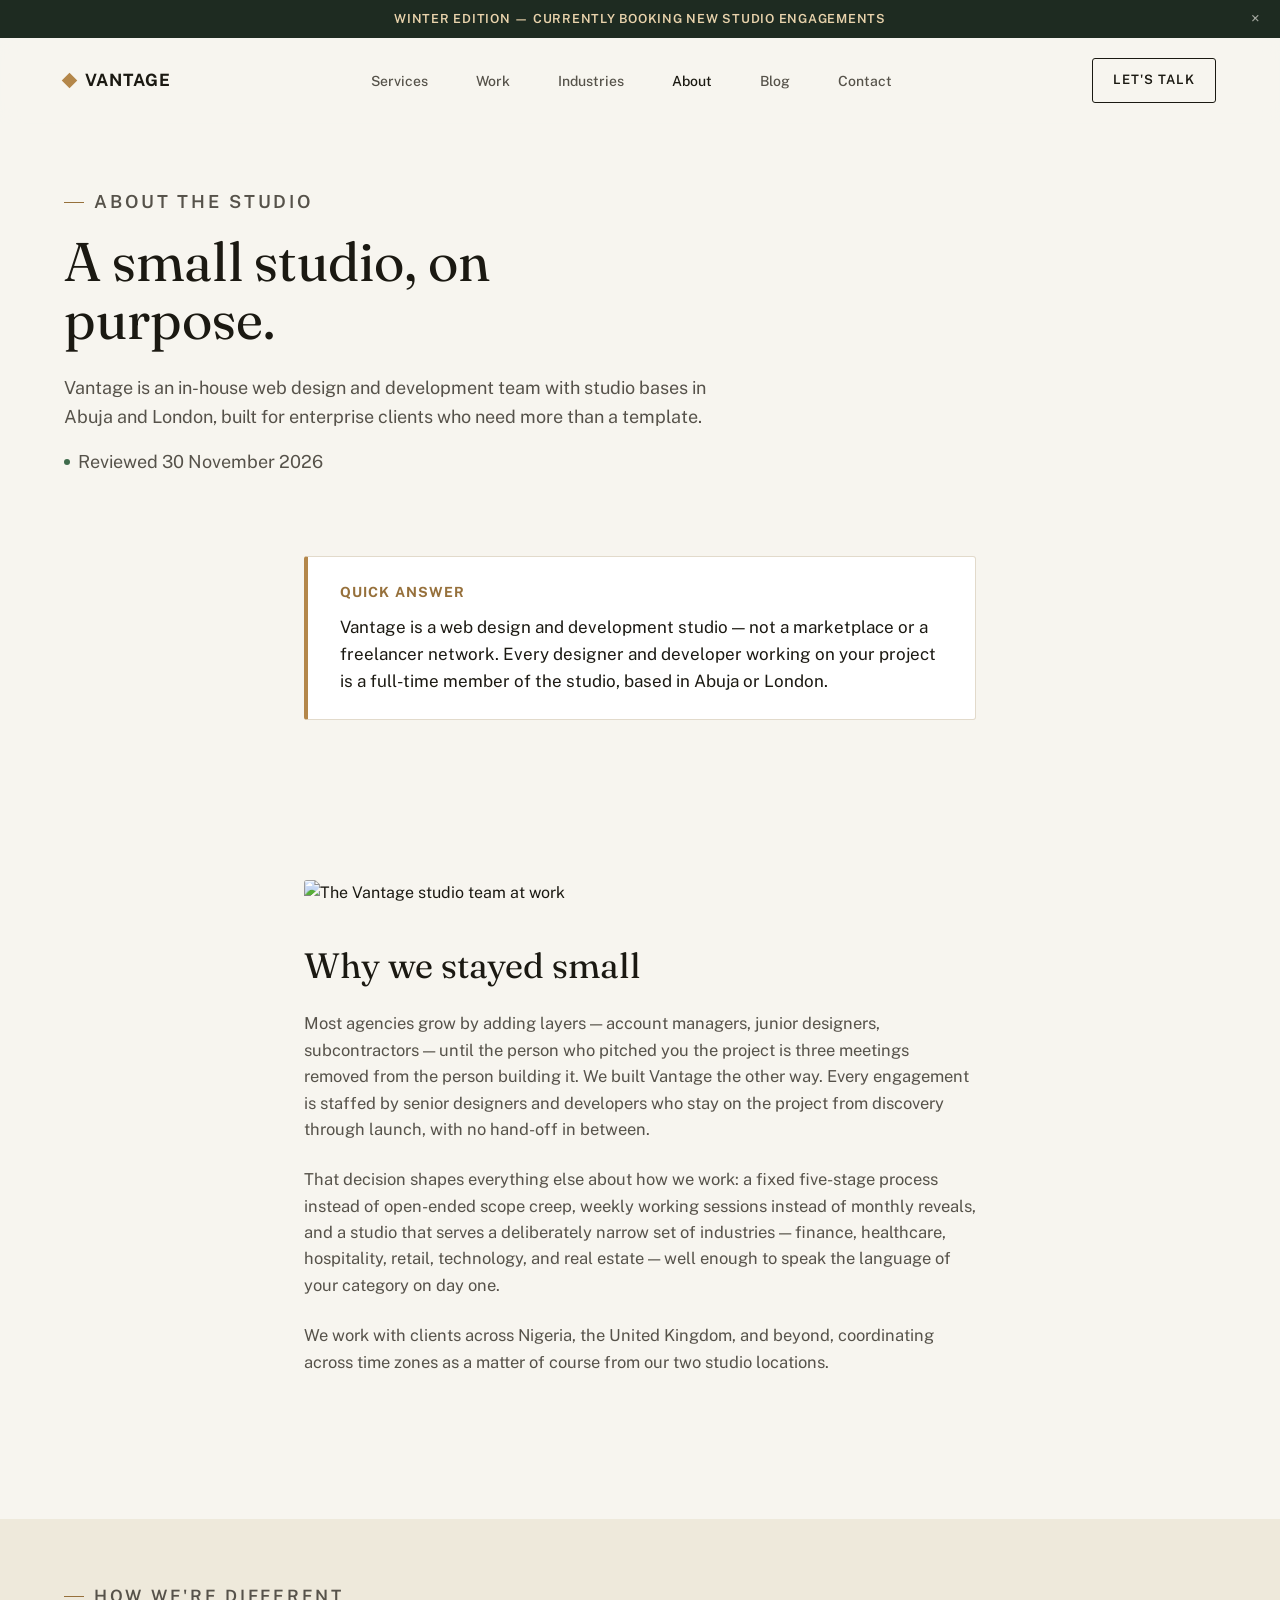
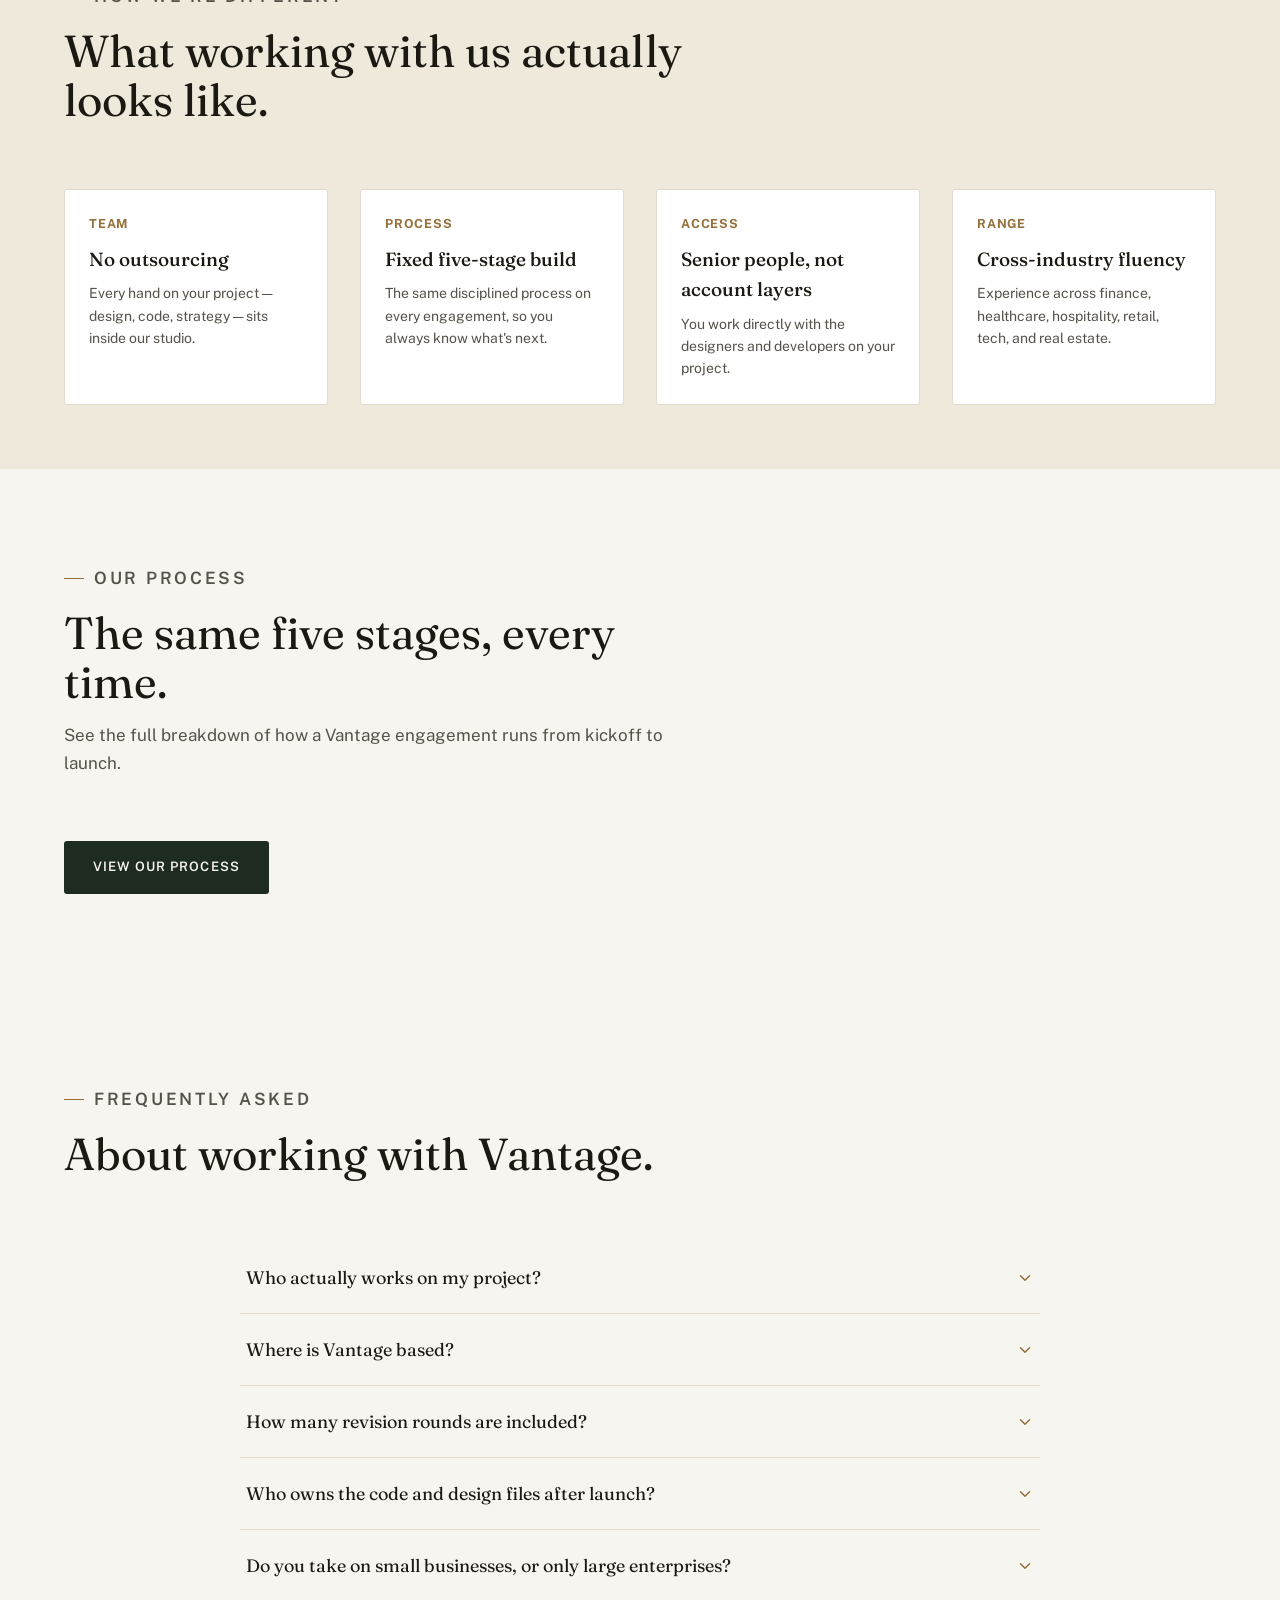
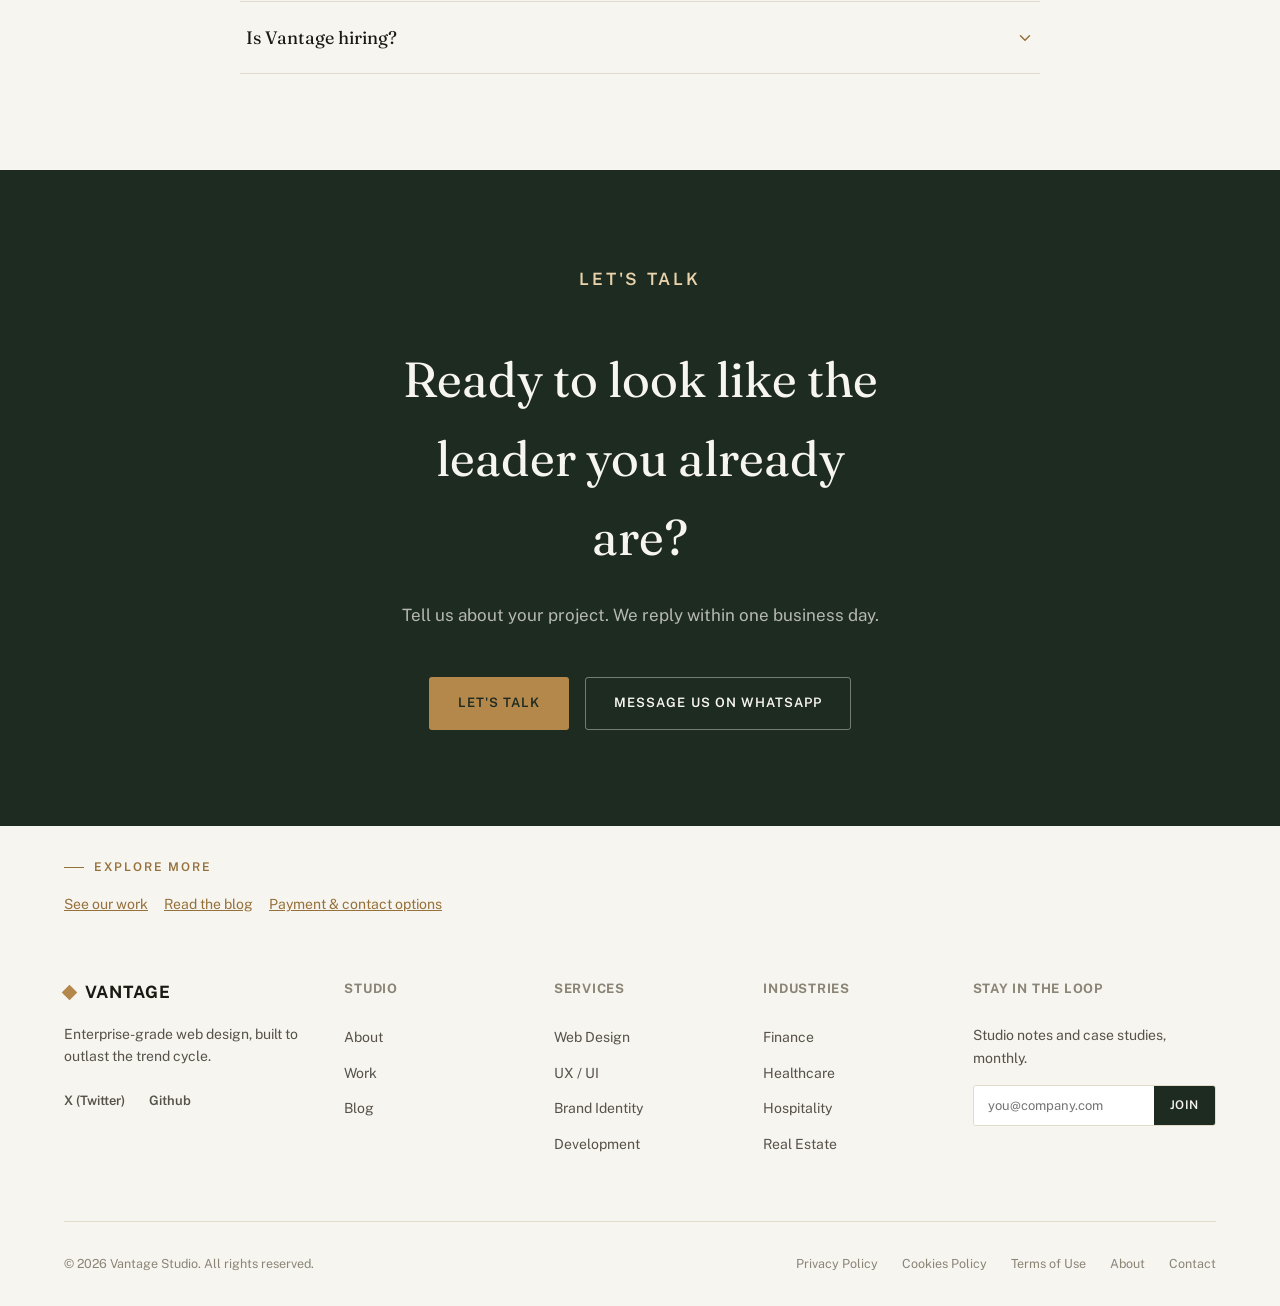
==== about.html @ c41955f2 "Add files via upload" ====
<!DOCTYPE html>
<html lang="en">
<head>
<meta charset="UTF-8">
<meta name="viewport" content="width=device-width, initial-scale=1.0">
<title>About Vantage Studio — Enterprise Web Design Team</title>
<meta name="description" content="Vantage is an in-house web design and development studio with teams in Abuja and London, building for finance, healthcare, hospitality, retail, tech, and real estate clients.">
<meta name="keywords" content="about vantage studio, web design agency team, enterprise design studio, Abuja web design agency, London web design agency">
<meta name="robots" content="index, follow">
<meta name="author" content="Vantage Studio">
<link rel="canonical" href="https://vantageweb.site/about.html">
<link rel="alternate" hreflang="en" href="https://vantageweb.site/about.html">
<link rel="alternate" hreflang="x-default" href="https://vantageweb.site/about.html">
<link rel="sitemap" type="application/xml" href="/sitemap.xml">

<meta property="og:type" content="website">
<meta property="og:site_name" content="Vantage Studio">
<meta property="og:title" content="About Vantage Studio — Enterprise Web Design Team">
<meta property="og:description" content="An in-house design and development studio with teams in Abuja and London.">
<meta property="og:url" content="https://vantageweb.site/about.html">
<meta property="og:image" content="https://loremflickr.com/1200/630/team,creative,studio/all?lock=104">
<meta name="twitter:card" content="summary_large_image">
<meta name="twitter:title" content="About Vantage Studio">
<meta name="twitter:description" content="An in-house design and development studio with teams in Abuja and London.">
<meta name="twitter:image" content="https://loremflickr.com/1200/630/team,creative,studio/all?lock=104">

<meta name="geo.placename" content="Abuja, Nigeria">
<meta name="geo.position" content="9.0333;7.5236">
<meta name="ICBM" content="9.0333, 7.5236">

<link rel="icon" type="image/svg+xml" href="data:image/svg+xml,%3Csvg xmlns='http://www.w3.org/2000/svg' viewBox='0 0 100 100'%3E%3Crect width='100' height='100' fill='%231E2B21'/%3E%3Crect x='30' y='30' width='40' height='40' fill='%23B4874A' transform='rotate(45 50 50)'/%3E%3C/svg%3E">

<link rel="preconnect" href="https://fonts.googleapis.com">
<link rel="preconnect" href="https://fonts.gstatic.com" crossorigin>
<link rel="preconnect" href="https://loremflickr.com">
<link href="https://fonts.googleapis.com/css2?family=Fraunces:ital,opsz,wght@0,9..144,300;0,9..144,400;0,9..144,500;0,9..144,600;1,9..144,400;1,9..144,500&family=Public+Sans:wght@300;400;500;600;700&display=swap" rel="stylesheet">
<link rel="stylesheet" href="css/styles.css">

<script type="application/ld+json" data-schema>
{
  "@context": "https://schema.org",
  "@type": "AboutPage",
  "@id": "https://vantageweb.site/about.html#page",
  "url": "https://vantageweb.site/about.html",
  "name": "About Vantage Studio",
  "isPartOf": { "@id": "https://vantageweb.site/#website" },
  "dateModified": "2026-07-13"
}
</script>
</head>
<body>

<div class="scroll-progress"></div>
<div class="season-banner"><span data-season-banner></span><button type="button" aria-label="Dismiss banner" data-dismiss-banner>&times;</button></div>

<nav class="nav" id="nav">
  <div class="wrap nav__inner">
    <a href="index.html" class="logo"><span class="logo__mark"></span>VANTAGE</a>
    <ul class="nav__links" id="navLinks">
      <li><a href="index.html#services">Services</a></li>
      <li><a href="index.html#work">Work</a></li>
      <li><a href="index.html#industries">Industries</a></li>
      <li><a href="about.html" class="is-active">About</a></li>
      <li><a href="blog.html">Blog</a></li>
      <li><a href="contact.html">Contact</a></li>
    </ul>
    <div class="nav__right">
      <a href="contact.html" class="btn btn--ghost" style="padding:11px 20px;" data-cta-rotate>Start a Project</a>
      <button class="nav__burger" id="burger" aria-label="Toggle menu"><span></span><span></span><span></span></button>
    </div>
  </div>
</nav>

<header class="page-head">
  <div class="wrap">
    <p class="eyebrow">About the studio</p>
    <h1>A small studio, on purpose.</h1>
    <p>Vantage is an in-house web design and development team with studio bases in Abuja and London, built for enterprise clients who need more than a template.</p>
    <p class="freshness"><span class="freshness__dot"></span><span data-freshness></span></p>
  </div>
</header>

<section style="padding-top:0;">
  <div class="wrap wrap--narrow">
    <div class="quick-answer reveal">
      <h2>Quick answer</h2>
      <p>Vantage is a web design and development studio — not a marketplace or a freelancer network. Every designer and developer working on your project is a full-time member of the studio, based in Abuja or London.</p>
    </div>
  </div>
</section>

<section style="padding-top:0;">
  <div class="wrap wrap--narrow">
    <div class="reveal" style="margin-bottom: var(--sp-5);">
      <img src="https://loremflickr.com/1200/700/team,creative,studio/all?lock=104" alt="The Vantage studio team at work" style="border-radius:3px; margin-bottom: var(--sp-4);" loading="lazy">
      <h2 style="font-size: clamp(1.6rem, 1.6vw + 1rem, 2.2rem); margin-bottom: var(--sp-2);">Why we stayed small</h2>
      <p style="color:var(--stone); font-size:16.5px; margin-bottom: var(--sp-3); max-width:72ch;">Most agencies grow by adding layers — account managers, junior designers, subcontractors — until the person who pitched you the project is three meetings removed from the person building it. We built Vantage the other way. Every engagement is staffed by senior designers and developers who stay on the project from discovery through launch, with no hand-off in between.</p>
      <p style="color:var(--stone); font-size:16.5px; margin-bottom: var(--sp-3); max-width:72ch;">That decision shapes everything else about how we work: a fixed five-stage process instead of open-ended scope creep, weekly working sessions instead of monthly reveals, and a studio that serves a deliberately narrow set of industries — finance, healthcare, hospitality, retail, technology, and real estate — well enough to speak the language of your category on day one.</p>
      <p style="color:var(--stone); font-size:16.5px; max-width:72ch;">We work with clients across Nigeria, the United Kingdom, and beyond, coordinating across time zones as a matter of course from our two studio locations.</p>
    </div>
  </div>
</section>

<section class="why" style="padding-block: var(--sp-6);">
  <div class="wrap">
    <div class="sec-head reveal"><p class="eyebrow">How we're different</p><h2>What working with us actually looks like.</h2></div>
    <div class="why__grid reveal">
      <div class="why-point"><span>Team</span><h3>No outsourcing</h3><p>Every hand on your project — design, code, strategy — sits inside our studio.</p></div>
      <div class="why-point"><span>Process</span><h3>Fixed five-stage build</h3><p>The same disciplined process on every engagement, so you always know what's next.</p></div>
      <div class="why-point"><span>Access</span><h3>Senior people, not account layers</h3><p>You work directly with the designers and developers on your project.</p></div>
      <div class="why-point"><span>Range</span><h3>Cross-industry fluency</h3><p>Experience across finance, healthcare, hospitality, retail, tech, and real estate.</p></div>
    </div>
  </div>
</section>

<section>
  <div class="wrap">
    <div class="sec-head reveal"><p class="eyebrow">Our process</p><h2>The same five stages, every time.</h2><p>See the full breakdown of how a Vantage engagement runs from kickoff to launch.</p></div>
    <div class="reveal"><a href="index.html#process" class="btn btn--primary">View Our Process</a></div>
  </div>
</section>

<section>
  <div class="wrap">
    <div class="sec-head reveal"><p class="eyebrow">Frequently asked</p><h2>About working with Vantage.</h2></div>
    <div class="faq reveal">
      <div class="faq-item"><button class="faq-item__q">Who actually works on my project?<svg class="faq-item__chevron" viewBox="0 0 24 24" stroke-linecap="round" stroke-linejoin="round"><path d="M6 9l6 6 6-6"/></svg></button><div class="faq-item__a"><p>A small, fixed team of Vantage designers and developers, based in our Abuja or London studios. No subcontractors, no rotating juniors.</p></div></div>
      <div class="faq-item"><button class="faq-item__q">Where is Vantage based?<svg class="faq-item__chevron" viewBox="0 0 24 24" stroke-linecap="round" stroke-linejoin="round"><path d="M6 9l6 6 6-6"/></svg></button><div class="faq-item__a"><p>We have studio locations in Asokoro Extension, Abuja, Nigeria, and in Finsbury Park, London, United Kingdom. Full details are on the contact page.</p></div></div>
      <div class="faq-item"><button class="faq-item__q">How many revision rounds are included?<svg class="faq-item__chevron" viewBox="0 0 24 24" stroke-linecap="round" stroke-linejoin="round"><path d="M6 9l6 6 6-6"/></svg></button><div class="faq-item__a"><p>Revisions are built into the Design and Develop stages through weekly working sessions, rather than capped at a fixed number of rounds — scope is agreed up front so this stays predictable for both sides.</p></div></div>
      <div class="faq-item"><button class="faq-item__q">Who owns the code and design files after launch?<svg class="faq-item__chevron" viewBox="0 0 24 24" stroke-linecap="round" stroke-linejoin="round"><path d="M6 9l6 6 6-6"/></svg></button><div class="faq-item__a"><p>You do. Once a project is paid in full, source files and repository access transfer to you.</p></div></div>
      <div class="faq-item"><button class="faq-item__q">Do you take on small businesses, or only large enterprises?<svg class="faq-item__chevron" viewBox="0 0 24 24" stroke-linecap="round" stroke-linejoin="round"><path d="M6 9l6 6 6-6"/></svg></button><div class="faq-item__a"><p>We work best with established, considered brands — that spans large enterprises and growing independent businesses alike, provided the project calls for genuine design and engineering work.</p></div></div>
      <div class="faq-item"><button class="faq-item__q">Is Vantage hiring?<svg class="faq-item__chevron" viewBox="0 0 24 24" stroke-linecap="round" stroke-linejoin="round"><path d="M6 9l6 6 6-6"/></svg></button><div class="faq-item__a"><p>Occasionally — reach out through the contact page with your portfolio and we'll keep it on file for the next opening.</p></div></div>
    </div>
  </div>
</section>

<section class="cta">
  <div class="wrap">
    <div class="reveal">
      <p class="eyebrow eyebrow--center" style="color: var(--champagne-soft);">Let's talk</p>
      <h2>Ready to look like the leader you already are?</h2>
      <p>Tell us about your project. We reply within one business day.</p>
      <div class="cta__ctas">
        <a href="contact.html" class="btn btn--gold" data-cta-rotate>Start a Project</a>
        <a href="https://wa.me/447348638130" class="btn btn--outline-light" target="_blank" rel="noopener">Message Us on WhatsApp</a>
      </div>
    </div>
  </div>
</section>

<div id="dynamic-internal-links" class="wrap" style="padding-block: var(--sp-4) 0;">
  <p class="eyebrow" style="margin-bottom:16px;">Explore more</p>
  <div style="display:flex; gap:16px; flex-wrap:wrap; font-size:14px;">
    <a href="index.html#work" style="color:var(--champagne-deep); text-decoration:underline;">See our work</a>
    <a href="blog.html" style="color:var(--champagne-deep); text-decoration:underline;">Read the blog</a>
    <a href="contact.html" style="color:var(--champagne-deep); text-decoration:underline;">Payment &amp; contact options</a>
  </div>
</div>

<footer>
  <div class="wrap">
    <div class="footer__top">
      <div class="footer__brand">
        <a href="index.html" class="logo"><span class="logo__mark"></span>VANTAGE</a>
        <p>Enterprise-grade web design, built to outlast the trend cycle.</p>
        <div class="footer__social">
          <a href="https://x.com/vantagestudio" target="_blank" rel="noopener">X (Twitter)</a>
          <a href="https://github.com/vantagestudio" target="_blank" rel="noopener">Github</a>
        </div>
      </div>
      <div class="footer__col"><h4>Studio</h4><ul><li><a href="about.html">About</a></li><li><a href="index.html#work">Work</a></li><li><a href="blog.html">Blog</a></li></ul></div>
      <div class="footer__col"><h4>Services</h4><ul><li><a href="index.html#services">Web Design</a></li><li><a href="index.html#services">UX / UI</a></li><li><a href="index.html#services">Brand Identity</a></li><li><a href="index.html#services">Development</a></li></ul></div>
      <div class="footer__col"><h4>Industries</h4><ul><li><a href="index.html#industries">Finance</a></li><li><a href="index.html#industries">Healthcare</a></li><li><a href="index.html#industries">Hospitality</a></li><li><a href="index.html#industries">Real Estate</a></li></ul></div>
      <div class="footer__col footer__news">
        <h4>Stay in the loop</h4>
        <p style="font-size:14px; color:var(--stone);">Studio notes and case studies, monthly.</p>
        <form onsubmit="event.preventDefault(); showToast('Thanks — you are on the list.');">
          <input type="email" placeholder="you@company.com" required>
          <button type="submit">Join</button>
        </form>
      </div>
    </div>
    <div class="footer__bottom">
      <p>&copy; <span data-year></span> Vantage Studio. All rights reserved.</p>
      <div class="footer__legal">
        <a href="privacy-policy.html">Privacy Policy</a>
        <a href="cookies-policy.html">Cookies Policy</a>
        <a href="terms-of-use.html">Terms of Use</a>
        <a href="about.html">About</a>
        <a href="contact.html">Contact</a>
      </div>
    </div>
  </div>
</footer>

<div id="toast-container"></div>
<script defer src="js/main.js"></script>
</body>
</html>
---- css/styles.css ----
/* ==========================================================================
   VANTAGE — shared stylesheet
   ========================================================================== */

:root{
  --porcelain: #F7F5EF;
  --porcelain-deep: #EEE9DB;
  --card: #FFFFFF;
  --ink: #1B1912;
  --stone: #56524A;
  --stone-light: #8B8578;
  --champagne: #B4874A;
  --champagne-deep: #96703B;
  --champagne-soft: #E9D3AC;
  --pine: #1E2B21;
  --pine-light: #30432F;
  --line: #E2DACB;
  --error: #A8432F;
  --success: #3F6B4C;

  --sp-1: 8px; --sp-2: 16px; --sp-3: 24px; --sp-4: 32px;
  --sp-5: 48px; --sp-6: 64px; --sp-7: 96px; --sp-8: 136px;

  --display: 'Fraunces', 'Iowan Old Style', Georgia, serif;
  --body: 'Public Sans', -apple-system, BlinkMacSystemFont, 'Segoe UI', Roboto, sans-serif;

  --container: 1280px;
  --container-narrow: 800px;
  --radius: 3px;
}

*,*::before,*::after{ box-sizing: border-box; }
html{ scroll-behavior: smooth; }
body{
  margin:0; background: var(--porcelain); color: var(--ink);
  font-family: var(--body); font-size: 16px; line-height: 1.6;
  -webkit-font-smoothing: antialiased;
}
img{ max-width:100%; display:block; }
a{ color: inherit; text-decoration: none; }
ul{ list-style:none; margin:0; padding:0; }
h1,h2,h3,h4{ margin:0; font-family: var(--display); font-weight:400; }
p{ margin:0; }
button{ font-family: inherit; cursor:pointer; }
table{ border-collapse: collapse; width:100%; }

a:focus-visible, button:focus-visible, input:focus-visible, textarea:focus-visible{
  outline: 2px solid var(--champagne-deep); outline-offset: 3px;
}

.wrap{ max-width: var(--container); margin-inline:auto; padding-inline: clamp(24px, 5vw, 64px); }
.wrap--narrow{ max-width: var(--container-narrow); margin-inline:auto; padding-inline: clamp(24px, 5vw, 64px); }

.eyebrow{
  font-family: var(--body); font-size: 12px; font-weight: 600; letter-spacing: 0.16em;
  text-transform: uppercase; color: var(--champagne-deep);
  display:flex; align-items:center; gap: 10px;
}
.eyebrow::before{ content:""; width: 20px; height:1px; background: var(--champagne-deep); display:inline-block; }
.eyebrow--center{ justify-content:center; }
.eyebrow--center::before{ display:none; }

.btn{
  display:inline-flex; align-items:center; gap:8px; padding: 15px 28px; border-radius: var(--radius);
  font-size: 13px; font-weight: 600; letter-spacing: 0.08em; text-transform: uppercase;
  border: 1px solid transparent; transition: background .25s ease, color .25s ease, border-color .25s ease, transform .2s ease;
  white-space: nowrap;
}
.btn--primary{ background: var(--pine); color: var(--porcelain); }
.btn--primary:hover{ background: var(--pine-light); transform: translateY(-1px); }
.btn--ghost{ background: transparent; color: var(--ink); border-color: var(--ink); }
.btn--ghost:hover{ background: var(--ink); color: var(--porcelain); }
.btn--gold{ background: var(--champagne); color: var(--pine); }
.btn--gold:hover{ background: var(--champagne-deep); color: var(--porcelain); transform: translateY(-1px); }
.btn--outline-light{ background: transparent; color: var(--porcelain); border-color: rgba(247,245,239,0.4); }
.btn--outline-light:hover{ background: rgba(247,245,239,0.1); border-color: var(--porcelain); }
.btn--block{ width:100%; justify-content:center; }
.btn[disabled]{ opacity:.6; cursor:not-allowed; }

.reveal{ opacity:0; transform: translateY(28px); transition: opacity .7s ease, transform .7s ease; }
.reveal.is-visible{ opacity:1; transform: translateY(0); }

/* ---------- SCROLL PROGRESS BAR ---------- */
.scroll-progress{
  position: fixed; top:0; left:0; height:4px; width:0%; z-index: 200;
  background: linear-gradient(90deg, var(--champagne-deep), var(--champagne));
  transition: width .1s linear;
}

/* ---------- SEASONAL BANNER ---------- */
.season-banner{
  background: var(--pine); color: var(--champagne-soft); text-align:center;
  font-size: 12.5px; font-weight:600; letter-spacing:.06em; text-transform:uppercase;
  padding: 9px clamp(24px,5vw,64px); position:relative;
}
.season-banner button{
  position:absolute; right: 16px; top:50%; transform:translateY(-50%);
  background:none; border:none; color: rgba(247,245,239,0.6); font-size:16px; line-height:1; padding:4px;
}
.season-banner button:hover{ color: var(--porcelain); }
.season-banner.is-hidden{ display:none; }

/* ---------- NAV ---------- */
.nav{
  position: sticky; top:0; z-index: 100; background: rgba(247,245,239,0.9);
  backdrop-filter: blur(10px); border-bottom: 1px solid transparent;
  transition: border-color .3s ease, box-shadow .3s ease;
}
.nav.is-scrolled{ border-color: var(--line); box-shadow: 0 8px 24px -20px rgba(27,25,18,0.4); }
.nav__inner{ display:flex; align-items:center; justify-content:space-between; padding-block: 20px; }
.logo{ display:flex; align-items:center; gap:10px; font-family: var(--body); font-weight:700; font-size:17px; letter-spacing:0.06em; }
.logo__mark{ width:11px; height:11px; background: var(--champagne); transform: rotate(45deg); flex-shrink:0; }
.nav__links{ display:flex; align-items:center; gap: var(--sp-5); }
.nav__links a{ font-size:14px; font-weight:500; color: var(--stone); transition: color .2s ease; }
.nav__links a:hover, .nav__links a.is-active{ color: var(--ink); }
.nav__right{ display:flex; align-items:center; gap: var(--sp-4); }
.nav__burger{ display:none; background:none; border:none; padding:6px; flex-direction:column; gap:5px; }
.nav__burger span{ width:22px; height:2px; background: var(--ink); display:block; transition: transform .25s ease, opacity .25s ease; }

/* ---------- PAGE HEADER (non-hero pages) ---------- */
.page-head{ padding-block: var(--sp-6) var(--sp-5); }
.page-head h1{ font-size: clamp(2.2rem, 3vw + 1rem, 3.6rem); line-height:1.08; margin-block: var(--sp-2) var(--sp-3); max-width: 18ch; }
.page-head p{ font-size:18px; color: var(--stone); max-width: 60ch; }
.freshness{ display:inline-flex; align-items:center; gap:8px; font-size:12.5px; color: var(--stone-light); margin-top: var(--sp-2); }
.freshness__dot{ width:6px; height:6px; border-radius:50%; background: var(--success); flex-shrink:0; }

/* ---------- HERO (home) ---------- */
.hero{ padding-block: var(--sp-7) var(--sp-6); position:relative; overflow:hidden; }
.hero::before{
  content:""; position:absolute; top:-120px; right:-160px; width:520px; height:520px;
  background: radial-gradient(circle, var(--champagne-soft) 0%, transparent 70%); opacity:.55; pointer-events:none;
}
.hero__inner{ display:grid; grid-template-columns: 1.05fr 0.95fr; gap: var(--sp-6); align-items:center; position:relative; }
.hero__headline{ font-size: clamp(2.6rem, 3.6vw + 1rem, 4.6rem); line-height: 1.05; letter-spacing: -0.01em; margin-block: var(--sp-3) var(--sp-3); max-width: 14ch; }
.hero__headline em{ font-style: italic; color: var(--champagne-deep); }
.hero__sub{ font-size: 18px; color: var(--stone); max-width: 46ch; margin-bottom: var(--sp-4); }
.hero__ctas{ display:flex; gap: var(--sp-2); flex-wrap:wrap; margin-bottom: var(--sp-6); }
.hero__trust{ border-top:1px solid var(--line); padding-top: var(--sp-3); font-size:15px; color: var(--stone); max-width: 52ch; }
.hero__collage{ position:relative; height: 460px; }
.hero__collage img{ position:absolute; object-fit:cover; border-radius: var(--radius); box-shadow: 0 30px 60px -25px rgba(27,25,18,0.35); }
.hc-1{ width:62%; height:70%; top:0; left:0; transform: rotate(-3deg); z-index:2; }
.hc-2{ width:52%; height:52%; bottom:0; right:0; transform: rotate(2deg); z-index:3; border: 6px solid var(--card); }
.hc-3{ width:40%; height:38%; top:38%; left:38%; transform: rotate(-1deg); z-index:1; box-shadow: 0 0 0 1px var(--champagne-soft), 0 30px 60px -25px rgba(27,25,18,0.35); }

/* ---------- LOGO MARQUEE ---------- */
.logo-strip{ padding-block: var(--sp-4); border-top:1px solid var(--line); border-bottom:1px solid var(--line); }
.logo-strip .wrap{ display:flex; flex-direction:column; gap: var(--sp-3); }
.logo-strip .eyebrow{ justify-content:center; }
.logo-strip .eyebrow::before{ display:none; }
.marquee{ overflow:hidden; -webkit-mask-image: linear-gradient(90deg, transparent, #000 8%, #000 92%, transparent); mask-image: linear-gradient(90deg, transparent, #000 8%, #000 92%, transparent); }
.marquee__track{ display:flex; width:max-content; animation: marquee 32s linear infinite; }
.marquee__track span{ display:flex; align-items:center; gap: var(--sp-4); padding-inline: var(--sp-4); font-size:15px; font-weight:600; letter-spacing:.05em; color: var(--stone-light); white-space:nowrap; }
.marquee__track span::after{ content:"✦"; color: var(--champagne); font-size:10px; margin-left: var(--sp-4); }
@keyframes marquee{ from{ transform: translateX(0); } to{ transform: translateX(-50%); } }

/* ---------- SECTION HEADS ---------- */
section{ padding-block: var(--sp-7); }
.sec-head{ max-width: 640px; margin-bottom: var(--sp-6); }
.sec-head h2{ font-size: clamp(2rem, 2vw + 1.2rem, 3rem); margin-block: var(--sp-2) var(--sp-2); line-height:1.1; }
.sec-head p{ color: var(--stone); font-size:17px; }
.sec-head--center{ margin-inline:auto; text-align:center; }
.sec-head--center .eyebrow{ justify-content:center; }
.sec-head--center .eyebrow::before{ display:none; }

/* ---------- SERVICES ---------- */
.services__grid{ display:grid; grid-template-columns: repeat(3, 1fr); gap: 1px; background: var(--line); border:1px solid var(--line); }
.service{ background: var(--porcelain); padding: var(--sp-4); transition: background .25s ease; }
.service:hover{ background: var(--card); }
.service svg{ width:30px; height:30px; stroke: var(--champagne-deep); fill:none; stroke-width:1.5; stroke-linecap:round; stroke-linejoin:round; margin-bottom: var(--sp-3); }
.service h3{ font-size:19px; font-weight:500; margin-bottom: 10px; }
.service p{ font-size: 14.5px; color: var(--stone); }

/* ---------- WORK ---------- */
.work__filters{ display:flex; gap: 10px; flex-wrap:wrap; margin-bottom: var(--sp-5); }
.filter{ padding: 9px 18px; border:1px solid var(--line); border-radius: 999px; font-size:13px; font-weight:600; background: var(--card); color: var(--stone); transition: all .2s ease; }
.filter.is-active, .filter:hover{ background: var(--pine); color: var(--porcelain); border-color: var(--pine); }
.work__grid{ display:grid; grid-template-columns: repeat(3, 1fr); gap: var(--sp-4); }
.work-card{ position:relative; border-radius: var(--radius); overflow:hidden; aspect-ratio: 4/5; transition: opacity .3s ease, transform .3s ease; }
.work-card.is-hidden{ display:none; }
.work-card img{ width:100%; height:100%; object-fit:cover; transition: transform .6s ease; }
.work-card:hover img{ transform: scale(1.06); }
.work-card__overlay{ position:absolute; inset:0; padding: var(--sp-3); display:flex; flex-direction:column; justify-content:flex-end; background: linear-gradient(to top, rgba(27,25,18,0.86) 0%, rgba(27,25,18,0.15) 55%, transparent 75%); color: var(--porcelain); }
.work-card__tag{ font-size:11px; text-transform:uppercase; letter-spacing:.1em; color: var(--champagne-soft); margin-bottom:8px; font-weight:600; }
.work-card__title{ font-family: var(--display); font-size:21px; margin-bottom: 6px; }
.work-card__result{ font-size:13px; color: rgba(247,245,239,0.75); margin-bottom:10px; }
.work-card__link{ font-size:12px; font-weight:600; letter-spacing:.05em; opacity:0; transform: translateY(6px); transition: all .3s ease; }
.work-card:hover .work-card__link{ opacity:1; transform:translateY(0); }

/* ---------- CAPABILITY MARQUEE (signature) ---------- */
.capmarq{ background: var(--pine); color: var(--porcelain); padding-block: var(--sp-5); overflow:hidden; }
.capmarq__row{ display:flex; width:max-content; white-space:nowrap; font-family: var(--display); font-style: italic; font-weight:400; }
.capmarq__row--1{ font-size: clamp(2rem, 3.4vw, 3.6rem); animation: capmarq-l 38s linear infinite; margin-bottom: var(--sp-3); }
.capmarq__row--2{ font-size: clamp(1.3rem, 2vw, 2.1rem); color: rgba(247,245,239,0.45); animation: capmarq-r 32s linear infinite; }
.capmarq__row span{ padding-inline: var(--sp-3); }
.capmarq__row--1 span::after{ content:"✦"; font-style:normal; color: var(--champagne); font-size: 0.5em; vertical-align: middle; margin-left: var(--sp-3); }
.capmarq__row--2 span::after{ content:"✦"; font-style:normal; color: rgba(247,245,239,0.3); font-size: 0.5em; vertical-align: middle; margin-left: var(--sp-3); }
@keyframes capmarq-l{ from{ transform: translateX(0);} to{ transform: translateX(-50%);} }
@keyframes capmarq-r{ from{ transform: translateX(-50%);} to{ transform: translateX(0);} }

/* ---------- INDUSTRIES ---------- */
.industries__grid{ display:grid; grid-template-columns: repeat(3, 1fr); gap: var(--sp-3); }
.industry-card{ position:relative; border-radius: var(--radius); overflow:hidden; aspect-ratio: 1/1; }
.industry-card img{ width:100%; height:100%; object-fit:cover; }
.industry-card__overlay{ position:absolute; inset:0; padding: var(--sp-3); display:flex; flex-direction:column; justify-content:flex-end; background: linear-gradient(to top, rgba(27,25,18,0.82), rgba(27,25,18,0.05) 60%); color: var(--porcelain); }
.industry-card__overlay h3{ font-size:20px; margin-bottom:8px; }
.industry-card__overlay p{ font-size:13px; color: rgba(247,245,239,0.8); line-height:1.5; }

/* ---------- PROCESS ---------- */
.process__list{ display:flex; flex-direction:column; }
.process__item{ display:grid; grid-template-columns: 90px 1fr; gap: var(--sp-4); padding-block: var(--sp-4); border-top:1px solid var(--line); align-items:start; }
.process__item:last-child{ border-bottom:1px solid var(--line); }
.process__num{ font-family: var(--display); font-size: 22px; color: var(--champagne-deep); font-style:italic; }
.process__body h3{ font-size:22px; font-weight:500; margin-bottom:8px; }
.process__body p{ color: var(--stone); max-width:56ch; }

/* ---------- QUALITATIVE DIFFERENTIATORS (replaces numeric stat cards) ---------- */
.why{ background: var(--porcelain-deep); }
.why__grid{ display:grid; grid-template-columns: repeat(4, 1fr); gap: var(--sp-4); margin-top: var(--sp-6); }
.why-point{ background: var(--card); border:1px solid var(--line); border-radius: var(--radius); padding: var(--sp-3); }
.why-point span{ display:block; font-size:12.5px; font-weight:700; text-transform:uppercase; letter-spacing:.06em; color: var(--champagne-deep); margin-bottom: 10px; }
.why-point h3{ font-size: 19px; font-weight:500; margin-bottom: 8px; }
.why-point p{ font-size:14px; color: var(--stone); }

/* ---------- TRUST STRIP ---------- */
.trust-strip{ border-top:1px solid var(--line); border-bottom:1px solid var(--line); padding-block: var(--sp-3); }
.trust-strip .wrap{ display:flex; flex-wrap:wrap; gap: var(--sp-4); justify-content:center; align-items:center; }
.trust-strip__item{ font-size:13.5px; font-weight:600; color: var(--stone); display:flex; align-items:center; gap:8px; }
.trust-strip__item svg{ width:15px; height:15px; stroke: var(--champagne-deep); fill:none; stroke-width:1.8; flex-shrink:0; }

/* ---------- TESTIMONIALS ---------- */
.testi__grid{ display:grid; grid-template-columns: repeat(3, 1fr); gap: var(--sp-4); }
.testi-card{ background: var(--card); border:1px solid var(--line); border-radius: var(--radius); padding: var(--sp-4); display:flex; flex-direction:column; gap: var(--sp-3); }
.testi-card__quote{ font-family: var(--display); font-size:18px; line-height:1.5; color: var(--ink); }
.testi-card__person{ display:flex; align-items:center; gap:12px; margin-top:auto; }
.testi-card__person img{ width:44px; height:44px; border-radius:50%; object-fit:cover; }
.testi-card__person b{ display:block; font-size:14px; }
.testi-card__person span{ display:block; font-size:12.5px; color: var(--stone-light); }

/* ---------- CTA ---------- */
.cta{ background: var(--pine); color: var(--porcelain); text-align:center; padding-block: var(--sp-7); }
.cta h2{ font-size: clamp(2rem, 2.6vw + 1rem, 3.4rem); max-width: 16ch; margin-inline:auto; margin-bottom: var(--sp-3); }
.cta p{ color: rgba(247,245,239,0.7); max-width: 50ch; margin-inline:auto; margin-bottom: var(--sp-5); font-size:17px; }
.cta__ctas{ display:flex; gap: var(--sp-2); justify-content:center; flex-wrap:wrap; }

/* ---------- QUICK ANSWER CALLOUT ---------- */
.quick-answer{ background: var(--card); border:1px solid var(--line); border-left: 4px solid var(--champagne); border-radius: var(--radius); padding: var(--sp-3) var(--sp-4); margin-block: var(--sp-4) var(--sp-6); }
.quick-answer h2{ font-size:14px; text-transform:uppercase; letter-spacing:.08em; color: var(--champagne-deep); margin-bottom:10px; font-family: var(--body); font-weight:700; }
.quick-answer p{ font-size:17px; color: var(--ink); line-height:1.6; }

/* ---------- ARTICLE / BLOG CONTENT ---------- */
.article-head{ padding-block: var(--sp-6) var(--sp-4); }
.article-head .eyebrow{ margin-bottom: var(--sp-2); }
.article-head h1{ font-size: clamp(2rem, 2.6vw + 1rem, 3.2rem); line-height:1.1; margin-bottom: var(--sp-3); max-width: 20ch; }
.article-meta{ display:flex; flex-wrap:wrap; gap: var(--sp-3); align-items:center; font-size:13.5px; color: var(--stone-light); border-top:1px solid var(--line); border-bottom:1px solid var(--line); padding-block: var(--sp-2); }
.article-body{ padding-block: var(--sp-2) var(--sp-6); }
.article-body h2{ font-size: clamp(1.5rem, 1.6vw + 1rem, 2.1rem); margin-block: var(--sp-5) var(--sp-2); }
.article-body h3{ font-family: var(--body); font-size:18px; font-weight:700; margin-block: var(--sp-4) var(--sp-1); }
.article-body p{ color: var(--stone); font-size:16.5px; margin-bottom: var(--sp-3); max-width: 72ch; }
.article-body ul{ margin-bottom: var(--sp-3); padding-left: 1.2em; list-style: disc; color: var(--stone); max-width: 72ch; }
.article-body li{ margin-bottom: 8px; }
.callout-box{ background: var(--porcelain-deep); border-radius: var(--radius); padding: var(--sp-3) var(--sp-4); margin-block: var(--sp-4); font-size:15px; color: var(--stone); }
.callout-box strong{ color: var(--ink); }

.compare-table{ margin-block: var(--sp-4); overflow-x:auto; border:1px solid var(--line); border-radius: var(--radius); }
.compare-table table{ min-width: 560px; }
.compare-table th, .compare-table td{ text-align:left; padding: 14px 16px; font-size:14.5px; border-bottom:1px solid var(--line); }
.compare-table th{ background: var(--porcelain-deep); font-weight:700; text-transform:uppercase; font-size:11.5px; letter-spacing:.06em; color: var(--stone); }
.compare-table tr:last-child td{ border-bottom:none; }
.compare-table td.is-highlight{ background: rgba(180,135,74,0.08); font-weight:600; }

.logic-methodology{ display:grid; grid-template-columns: 1fr 1fr; gap: var(--sp-3); margin-block: var(--sp-5); }
.lm-card{ border:1px solid var(--line); border-radius: var(--radius); padding: var(--sp-3); background: var(--card); }
.lm-card span{ display:block; font-size:11.5px; font-weight:700; text-transform:uppercase; letter-spacing:.06em; color: var(--champagne-deep); margin-bottom:8px; }
.lm-card p{ font-size:15px; color: var(--ink); margin:0; }

.citations{ border-top:1px solid var(--line); padding-top: var(--sp-3); margin-top: var(--sp-5); }
.citations h2{ font-family: var(--body); font-size:13px; text-transform:uppercase; letter-spacing:.06em; color: var(--stone-light); margin-bottom: var(--sp-2); }
.citations ol{ list-style: decimal; padding-left: 1.2em; }
.citations li{ font-size:14px; color: var(--stone); margin-bottom:8px; }
.citations a{ color: var(--champagne-deep); text-decoration: underline; text-underline-offset:2px; }
.citations a:hover{ color: var(--ink); }

/* ---------- BLOG LISTING ---------- */
.blog__grid{ display:grid; grid-template-columns: repeat(3, 1fr); gap: var(--sp-4); }
.blog-card{ border:1px solid var(--line); border-radius: var(--radius); overflow:hidden; background: var(--card); display:flex; flex-direction:column; }
.blog-card__img{ aspect-ratio: 16/10; overflow:hidden; }
.blog-card__img img{ width:100%; height:100%; object-fit:cover; }
.blog-card__body{ padding: var(--sp-3); display:flex; flex-direction:column; gap:10px; flex:1; }
.blog-card__tag{ font-size:11px; text-transform:uppercase; letter-spacing:.08em; color: var(--champagne-deep); font-weight:700; }
.blog-card__body h3{ font-size:19px; line-height:1.25; }
.blog-card__body p{ font-size:14px; color: var(--stone); flex:1; }
.blog-card__meta{ font-size:12px; color: var(--stone-light); }
.blog-card--soon{ opacity:.6; }
.blog-card--soon .blog-card__body h3::after{ content:" — Coming soon"; font-size:12px; text-transform:uppercase; color: var(--stone-light); font-family: var(--body); font-weight:700; }

/* ---------- FAQ ACCORDION ---------- */
.faq{ max-width: var(--container-narrow); margin-inline:auto; }
.faq-item{ border-bottom:1px solid var(--line); }
.faq-item__q{ width:100%; display:flex; justify-content:space-between; align-items:center; gap: var(--sp-3); padding-block: var(--sp-3); background:none; border:none; text-align:left; font-family: var(--display); font-size:18px; color: var(--ink); }
.faq-item__chevron{ flex-shrink:0; width:18px; height:18px; stroke: var(--champagne-deep); fill:none; stroke-width:2; transition: transform .25s ease; }
.faq-item.is-open .faq-item__chevron{ transform: rotate(180deg); }
.faq-item__a{ max-height:0; overflow:hidden; transition: max-height .3s ease, padding .3s ease; }
.faq-item.is-open .faq-item__a{ max-height: 480px; padding-bottom: var(--sp-3); }
.faq-item__a p{ color: var(--stone); font-size:15px; max-width: 68ch; }

/* ---------- CONTACT / PAYMENTS ---------- */
.contact-grid{ display:grid; grid-template-columns: 1fr 1fr; gap: var(--sp-6); align-items:start; }
.contact-form{ max-width:400px; background: var(--card); border:1px solid var(--line); border-radius: var(--radius); padding: var(--sp-4); box-shadow: 0 30px 60px -40px rgba(27,25,18,0.3); }
.contact-form h2{ font-size:22px; margin-bottom: 6px; }
.contact-form > p{ font-size:14px; color: var(--stone); margin-bottom: var(--sp-3); }
.field{ margin-bottom: var(--sp-2); }
.field label{ display:block; font-size:12.5px; font-weight:600; text-transform:uppercase; letter-spacing:.05em; color: var(--stone); margin-bottom:6px; }
.field input, .field textarea{
  width:100%; border:1px solid var(--line); border-radius: var(--radius); padding: 12px 14px;
  font-family: var(--body); font-size:14.5px; background: var(--porcelain); color: var(--ink); resize: vertical;
}
.field input:focus, .field textarea:focus{ outline:none; border-color: var(--champagne-deep); background: var(--card); }
.field--hp{ position:absolute; left:-9999px; top:-9999px; }
.form-status{ font-size:13px; margin-top: var(--sp-2); display:none; }
.form-status.is-visible{ display:block; }
.form-status.is-success{ color: var(--success); }
.form-status.is-error{ color: var(--error); }

.contact-info h2{ font-size:22px; margin-bottom: var(--sp-3); }
.contact-channels{ display:flex; flex-direction:column; gap: var(--sp-2); margin-bottom: var(--sp-4); }
.contact-channel{ display:flex; align-items:flex-start; gap:12px; padding: var(--sp-2); border:1px solid var(--line); border-radius: var(--radius); background: var(--card); }
.contact-channel svg{ width:20px; height:20px; stroke: var(--champagne-deep); fill:none; stroke-width:1.6; flex-shrink:0; margin-top:2px; }
.contact-channel b{ display:block; font-size:14.5px; margin-bottom:3px; }
.contact-channel span, .contact-channel a{ font-size:13.5px; color: var(--stone); }
.contact-channel a:hover{ color: var(--champagne-deep); }

.address-block{ display:grid; grid-template-columns: 1fr 1fr; gap: var(--sp-3); margin-bottom: var(--sp-3); }
.address-card{ border:1px solid var(--line); border-radius: var(--radius); padding: var(--sp-3); background: var(--card); }
.address-card span{ display:block; font-size:11.5px; font-weight:700; text-transform:uppercase; letter-spacing:.06em; color: var(--champagne-deep); margin-bottom:8px; }
.address-card p{ font-size:14.5px; color: var(--stone); line-height:1.5; }
.map-embed{ border-radius: var(--radius); overflow:hidden; border:1px solid var(--line); margin-bottom: var(--sp-5); }
.map-embed iframe{ width:100%; height:280px; border:0; display:block; }

.payments{ background: var(--porcelain-deep); }
.payments__grid{ display:grid; grid-template-columns: 1fr 1fr; gap: var(--sp-4); }
.pay-card{ background: var(--card); border:1px solid var(--line); border-radius: var(--radius); padding: var(--sp-4); }
.pay-card h3{ font-size:19px; margin-bottom: 6px; }
.pay-card > p{ font-size:14px; color: var(--stone); margin-bottom: var(--sp-3); }
.pay-card__row{ display:flex; justify-content:space-between; padding-block:10px; border-bottom:1px solid var(--line); font-size:14px; }
.pay-card__row:last-of-type{ border-bottom:none; }
.pay-card__row span:first-child{ color: var(--stone-light); }
.pay-card__row span:last-child{ font-weight:600; }
.pay-card__note{ font-size:13px; color: var(--stone-light); margin-top: var(--sp-2); }
#paypal-container-C6UDDD4SF6T9W{ margin-top: var(--sp-2); }

/* ---------- SHARE SYSTEM ---------- */
.share{ display:flex; flex-wrap:wrap; gap:8px; margin-block: var(--sp-3); }
.share button, .share a{
  display:inline-flex; align-items:center; padding: 8px 16px; border-radius:999px; border:1px solid var(--line);
  background: var(--card); font-size:12.5px; font-weight:600; color: var(--stone); transition: all .2s ease;
}
.share button:hover, .share a:hover{ background: var(--pine); color: var(--porcelain); border-color: var(--pine); }

/* ---------- TOAST ---------- */
#toast-container{ position: fixed; bottom: 24px; left:50%; transform: translateX(-50%); z-index: 300; display:flex; flex-direction:column; gap:8px; align-items:center; }
.toast{
  background: var(--ink); color: var(--porcelain); padding: 12px 22px; border-radius: var(--radius); font-size:14px;
  box-shadow: 0 20px 40px -20px rgba(0,0,0,0.5); opacity:0; transform: translateY(10px); transition: opacity .25s ease, transform .25s ease;
}
.toast.is-visible{ opacity:1; transform: translateY(0); }

/* ---------- LEGAL PAGES ---------- */
.legal-body{ padding-block: var(--sp-2) var(--sp-7); }
.legal-body h2{ font-size: 22px; margin-block: var(--sp-4) var(--sp-2); }
.legal-body p, .legal-body li{ color: var(--stone); font-size:15.5px; max-width: 72ch; margin-bottom: var(--sp-2); }
.legal-body ul{ list-style: disc; padding-left: 1.3em; }
.legal-note{ background: var(--porcelain-deep); border-radius: var(--radius); padding: var(--sp-3); font-size:13.5px; color: var(--stone); margin-bottom: var(--sp-5); }

/* ---------- FOOTER ---------- */
footer{ padding-block: var(--sp-6) var(--sp-4); }
.footer__top{ display:grid; grid-template-columns: 1.4fr 1fr 1fr 1fr 1.2fr; gap: var(--sp-4); padding-bottom: var(--sp-6); border-bottom:1px solid var(--line); }
.footer__brand p{ color: var(--stone); font-size:14px; margin-block: var(--sp-2) var(--sp-3); max-width: 32ch; }
.footer__social{ display:flex; gap: var(--sp-3); }
.footer__social a{ font-size:13px; font-weight:600; color: var(--stone); }
.footer__social a:hover{ color: var(--ink); }
.footer__col h4{ font-family: var(--body); font-size:13px; font-weight:700; text-transform:uppercase; letter-spacing:.06em; margin-bottom: var(--sp-3); color: var(--stone-light); }
.footer__col ul{ display:flex; flex-direction:column; gap:10px; }
.footer__col a{ font-size:14px; color: var(--stone); transition: color .2s ease; }
.footer__col a:hover{ color: var(--ink); }
.footer__news form{ display:flex; margin-top: var(--sp-2); border:1px solid var(--line); border-radius: var(--radius); overflow:hidden; }
.footer__news input{ flex:1; border:none; padding:12px 14px; font-family: var(--body); font-size:13px; background: var(--card); color: var(--ink); }
.footer__news input:focus{ outline:none; }
.footer__news button{ background: var(--pine); color: var(--porcelain); border:none; padding-inline:16px; font-size:12px; font-weight:600; letter-spacing:.05em; text-transform:uppercase; }
.footer__bottom{ display:flex; justify-content:space-between; align-items:center; padding-top: var(--sp-4); flex-wrap:wrap; gap: var(--sp-2); }
.footer__bottom p{ font-size:12.5px; color: var(--stone-light); }
.footer__legal{ display:flex; gap: var(--sp-3); flex-wrap:wrap; }
.footer__legal a{ font-size:12.5px; color: var(--stone-light); }
.footer__legal a:hover{ color: var(--ink); }

/* ---------- RESPONSIVE ---------- */
@media (max-width: 960px){
  .hero__inner{ grid-template-columns:1fr; }
  .hero__collage{ height: 360px; margin-top: var(--sp-4); }
  .services__grid{ grid-template-columns: repeat(2,1fr); }
  .work__grid{ grid-template-columns: repeat(2,1fr); }
  .industries__grid{ grid-template-columns: repeat(2,1fr); }
  .why__grid{ grid-template-columns: repeat(2,1fr); }
  .testi__grid{ grid-template-columns: 1fr; }
  .footer__top{ grid-template-columns: repeat(2,1fr); }
  .blog__grid{ grid-template-columns: repeat(2,1fr); }
  .contact-grid{ grid-template-columns: 1fr; }
  .contact-form{ max-width: 100%; }
  .payments__grid{ grid-template-columns: 1fr; }
  .address-block{ grid-template-columns: 1fr; }
  .logic-methodology{ grid-template-columns: 1fr; }
}
@media (max-width: 720px){
  .nav__links{ position:fixed; inset: 68px 0 0 0; background: var(--porcelain); flex-direction:column; align-items:flex-start; gap: var(--sp-3); padding: var(--sp-4) clamp(24px,5vw,64px); transform: translateX(100%); transition: transform .3s ease; overflow-y:auto; }
  .nav__links.is-open{ transform: translateX(0); }
  .nav__links a{ font-size:20px; }
  .nav__burger{ display:flex; }
  .nav__right .btn--ghost{ display:none; }
  .services__grid{ grid-template-columns: 1fr; }
  .work__grid{ grid-template-columns: 1fr; }
  .industries__grid{ grid-template-columns: 1fr; }
  .why__grid{ grid-template-columns: 1fr; }
  .footer__top{ grid-template-columns: 1fr; gap: var(--sp-5); }
  .process__item{ grid-template-columns: 1fr; gap: 8px; }
  .blog__grid{ grid-template-columns: 1fr; }
  .trust-strip .wrap{ gap: var(--sp-2); }
}

@media (prefers-reduced-motion: reduce){
  .marquee__track, .capmarq__row{ animation: none; }
  .reveal{ opacity:1; transform:none; transition:none; }
  html{ scroll-behavior:auto; }
}
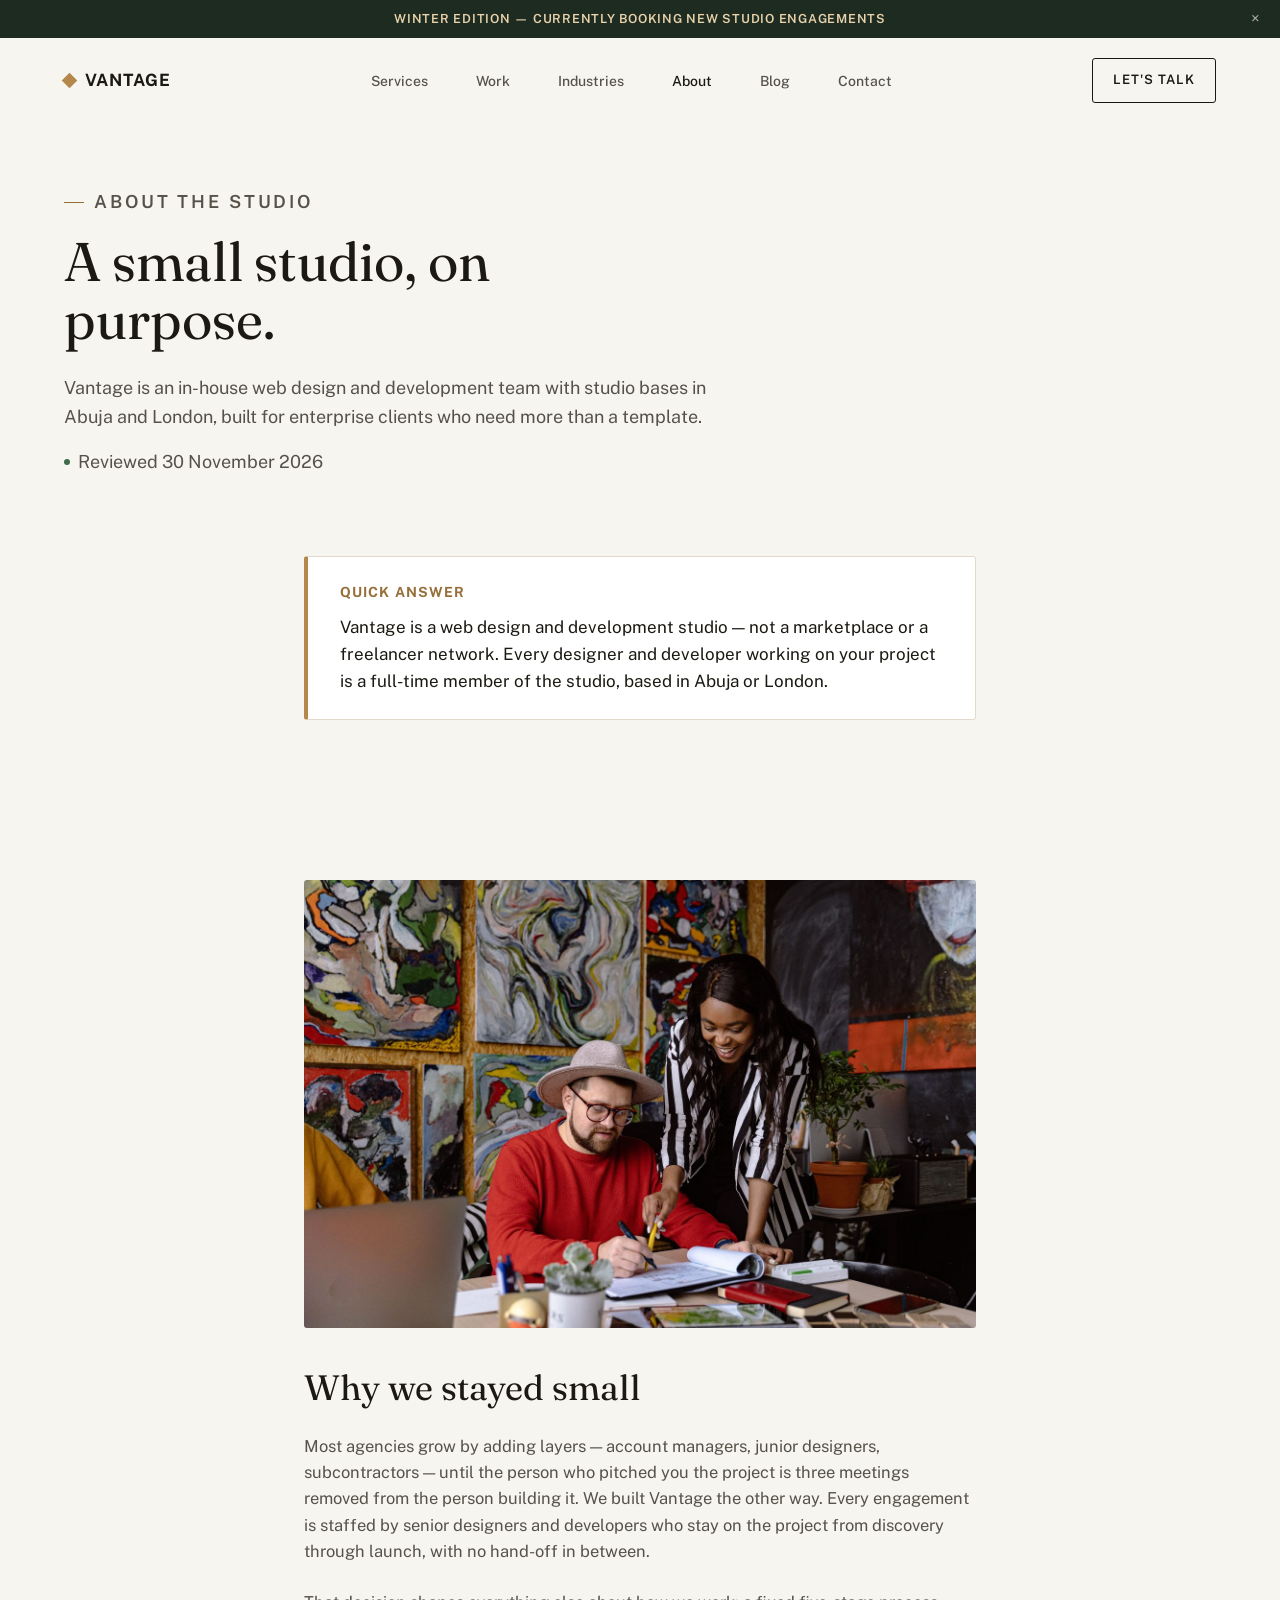
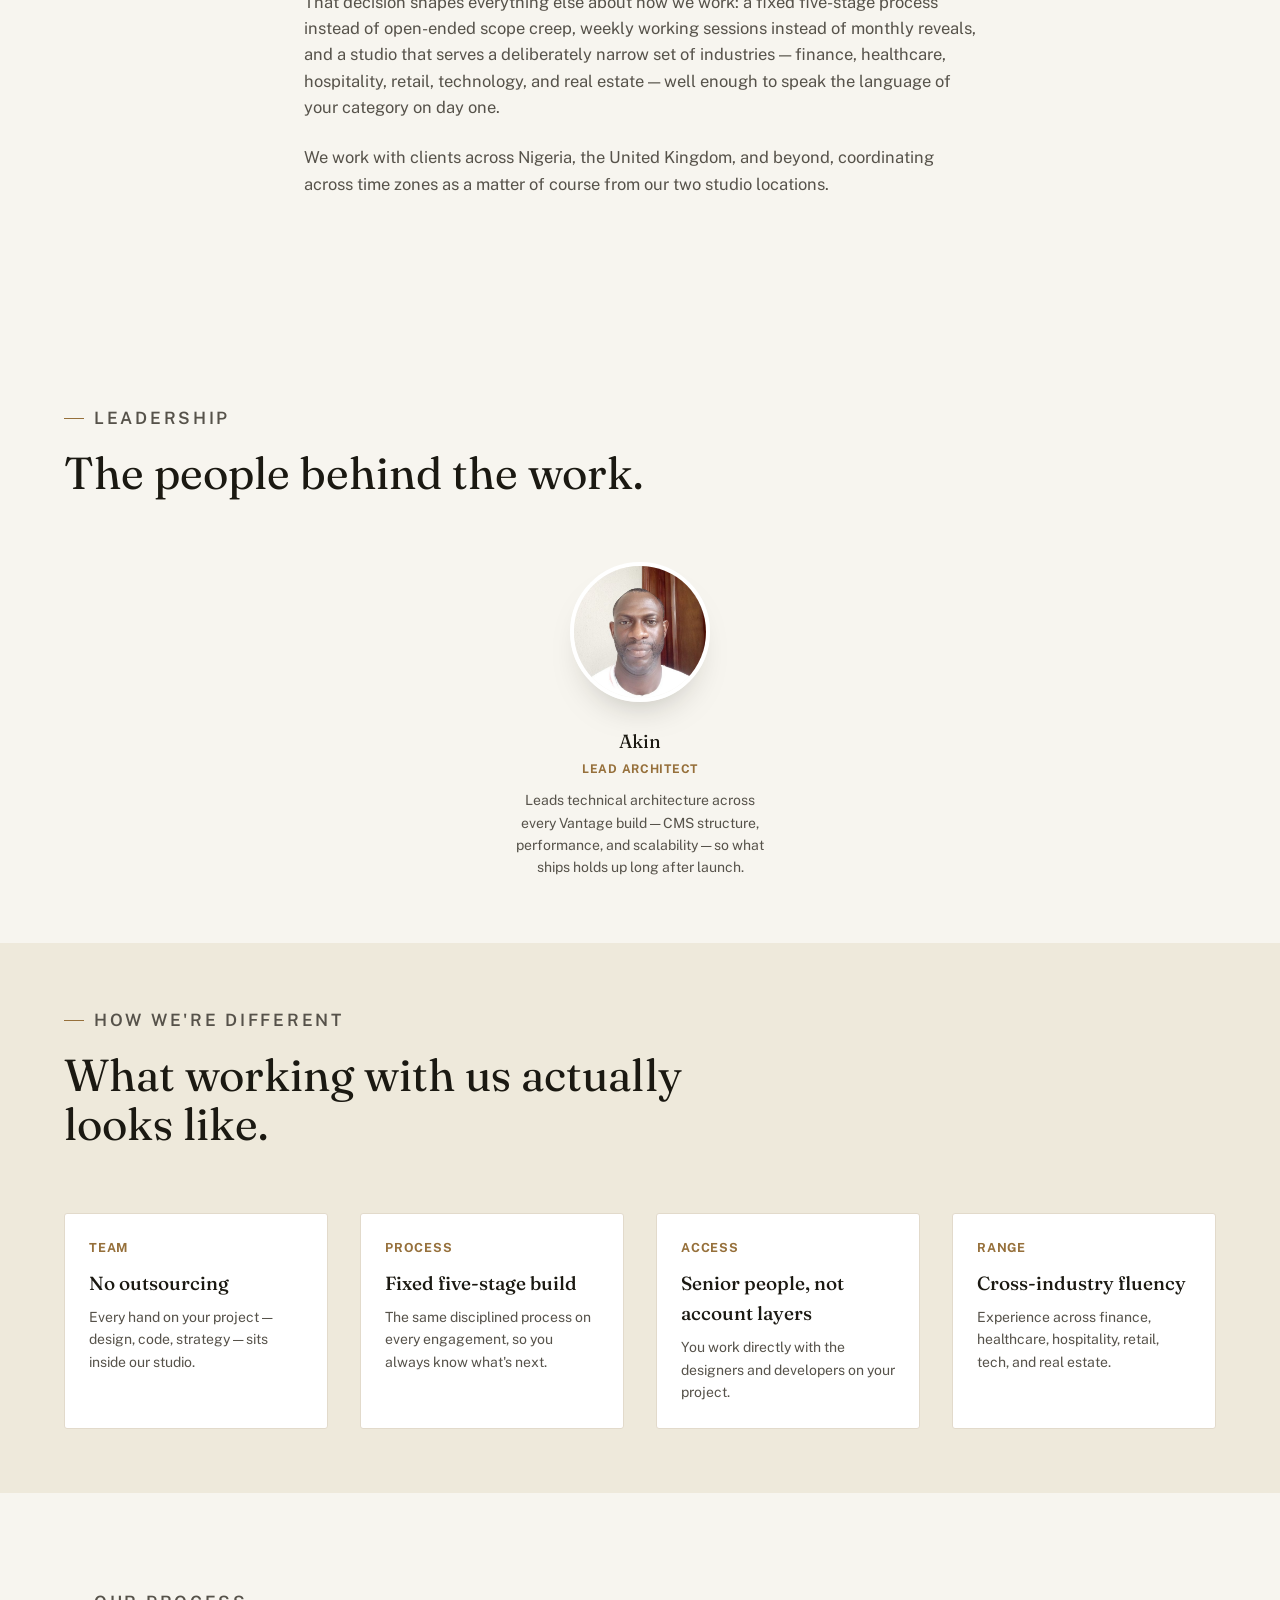
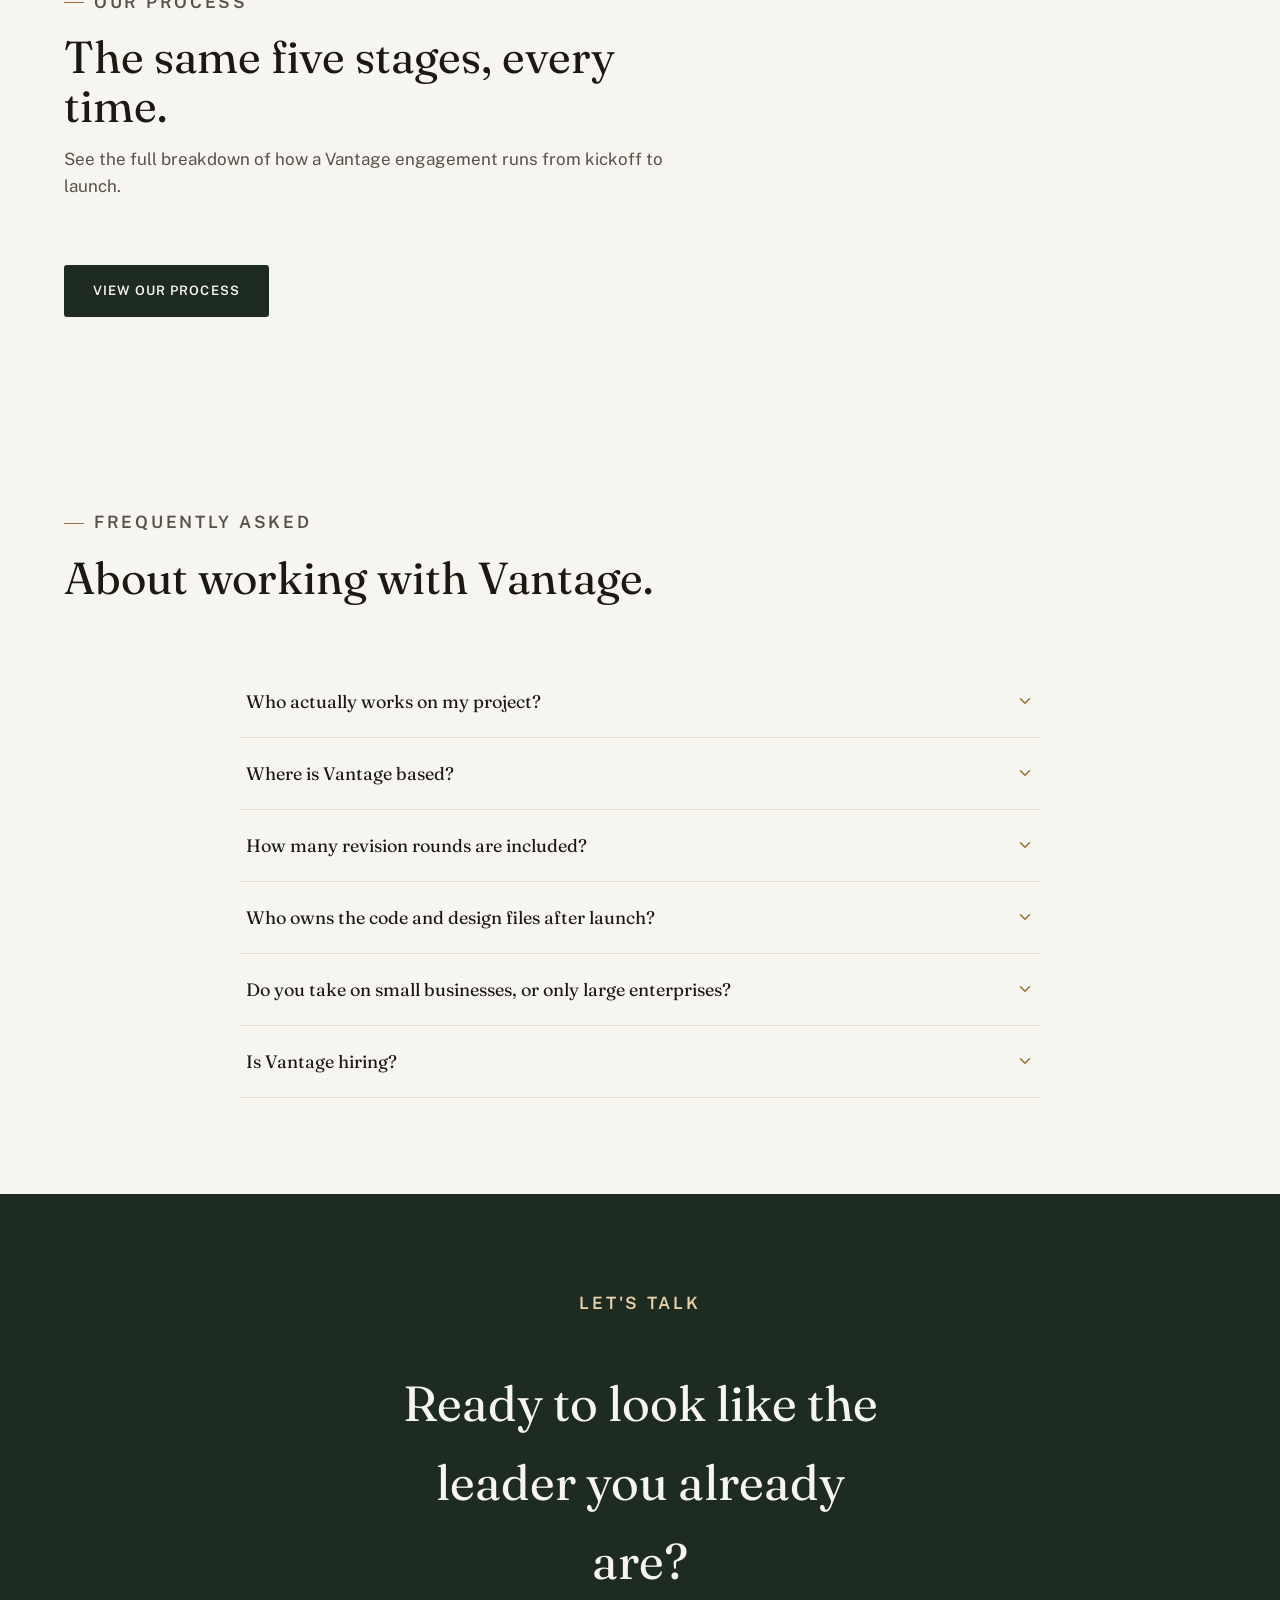
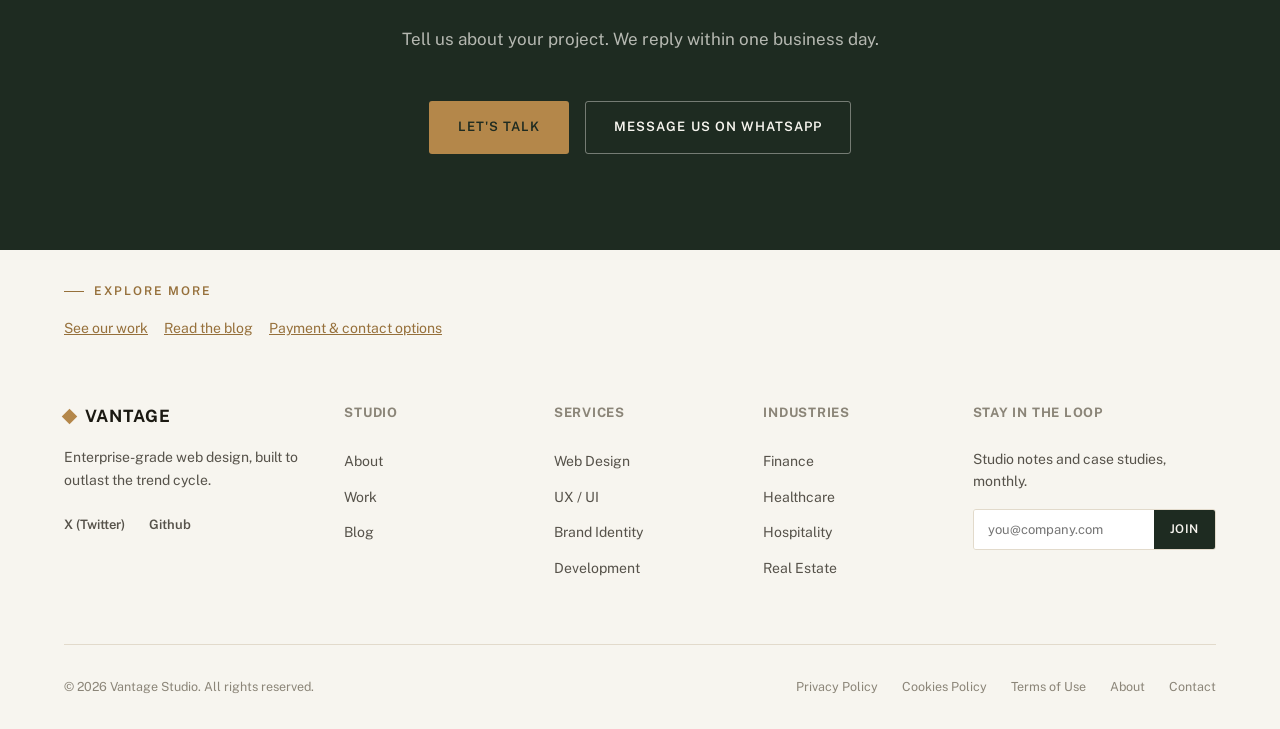
==== commit 8767da55: "Add files via upload" ====
--- a/about.html
+++ b/about.html
@@ -18,11 +18,11 @@
 <meta property="og:title" content="About Vantage Studio — Enterprise Web Design Team">
 <meta property="og:description" content="An in-house design and development studio with teams in Abuja and London.">
 <meta property="og:url" content="https://vantageweb.site/about.html">
-<meta property="og:image" content="https://loremflickr.com/1200/630/team,creative,studio/all?lock=104">
+<meta property="og:image" content="images/about-team.jpg">
 <meta name="twitter:card" content="summary_large_image">
 <meta name="twitter:title" content="About Vantage Studio">
 <meta name="twitter:description" content="An in-house design and development studio with teams in Abuja and London.">
-<meta name="twitter:image" content="https://loremflickr.com/1200/630/team,creative,studio/all?lock=104">
+<meta name="twitter:image" content="images/about-team.jpg">
 
 <meta name="geo.placename" content="Abuja, Nigeria">
 <meta name="geo.position" content="9.0333;7.5236">
@@ -32,7 +32,6 @@
 
 <link rel="preconnect" href="https://fonts.googleapis.com">
 <link rel="preconnect" href="https://fonts.gstatic.com" crossorigin>
-<link rel="preconnect" href="https://loremflickr.com">
 <link href="https://fonts.googleapis.com/css2?family=Fraunces:ital,opsz,wght@0,9..144,300;0,9..144,400;0,9..144,500;0,9..144,600;1,9..144,400;1,9..144,500&family=Public+Sans:wght@300;400;500;600;700&display=swap" rel="stylesheet">
 <link rel="stylesheet" href="css/styles.css">
 
@@ -92,11 +91,28 @@
 <section style="padding-top:0;">
   <div class="wrap wrap--narrow">
     <div class="reveal" style="margin-bottom: var(--sp-5);">
-      <img src="https://loremflickr.com/1200/700/team,creative,studio/all?lock=104" alt="The Vantage studio team at work" style="border-radius:3px; margin-bottom: var(--sp-4);" loading="lazy">
+      <img src="images/about-team.jpg" alt="The Vantage studio team at work" style="border-radius:3px; margin-bottom: var(--sp-4);" loading="lazy">
       <h2 style="font-size: clamp(1.6rem, 1.6vw + 1rem, 2.2rem); margin-bottom: var(--sp-2);">Why we stayed small</h2>
       <p style="color:var(--stone); font-size:16.5px; margin-bottom: var(--sp-3); max-width:72ch;">Most agencies grow by adding layers — account managers, junior designers, subcontractors — until the person who pitched you the project is three meetings removed from the person building it. We built Vantage the other way. Every engagement is staffed by senior designers and developers who stay on the project from discovery through launch, with no hand-off in between.</p>
       <p style="color:var(--stone); font-size:16.5px; margin-bottom: var(--sp-3); max-width:72ch;">That decision shapes everything else about how we work: a fixed five-stage process instead of open-ended scope creep, weekly working sessions instead of monthly reveals, and a studio that serves a deliberately narrow set of industries — finance, healthcare, hospitality, retail, technology, and real estate — well enough to speak the language of your category on day one.</p>
       <p style="color:var(--stone); font-size:16.5px; max-width:72ch;">We work with clients across Nigeria, the United Kingdom, and beyond, coordinating across time zones as a matter of course from our two studio locations.</p>
+    </div>
+  </div>
+</section>
+
+<section style="padding-block: var(--sp-6);">
+  <div class="wrap">
+    <div class="sec-head reveal">
+      <p class="eyebrow">Leadership</p>
+      <h2>The people behind the work.</h2>
+    </div>
+    <div class="team__grid reveal">
+      <div class="team-card">
+        <img class="team-card__photo" src="images/team-akin.jpg" alt="Akin, Lead Architect at Vantage Studio" loading="lazy">
+        <h3>Akin</h3>
+        <span>Lead Architect</span>
+        <p>Leads technical architecture across every Vantage build — CMS structure, performance, and scalability — so what ships holds up long after launch.</p>
+      </div>
     </div>
   </div>
 </section>
--- a/css/styles.css
+++ b/css/styles.css
@@ -30,11 +30,12 @@
 }
 
 *,*::before,*::after{ box-sizing: border-box; }
-html{ scroll-behavior: smooth; }
+html{ scroll-behavior: smooth; overflow-x: hidden; }
 body{
   margin:0; background: var(--porcelain); color: var(--ink);
   font-family: var(--body); font-size: 16px; line-height: 1.6;
   -webkit-font-smoothing: antialiased;
+  overflow-x: hidden;
 }
 img{ max-width:100%; display:block; }
 a{ color: inherit; text-decoration: none; }
@@ -124,25 +125,64 @@
 .freshness{ display:inline-flex; align-items:center; gap:8px; font-size:12.5px; color: var(--stone-light); margin-top: var(--sp-2); }
 .freshness__dot{ width:6px; height:6px; border-radius:50%; background: var(--success); flex-shrink:0; }
 
-/* ---------- HERO (home) ---------- */
-.hero{ padding-block: var(--sp-7) var(--sp-6); position:relative; overflow:hidden; }
-.hero::before{
-  content:""; position:absolute; top:-120px; right:-160px; width:520px; height:520px;
-  background: radial-gradient(circle, var(--champagne-soft) 0%, transparent 70%); opacity:.55; pointer-events:none;
-}
-.hero__inner{ display:grid; grid-template-columns: 1.05fr 0.95fr; gap: var(--sp-6); align-items:center; position:relative; }
-.hero__headline{ font-size: clamp(2.6rem, 3.6vw + 1rem, 4.6rem); line-height: 1.05; letter-spacing: -0.01em; margin-block: var(--sp-3) var(--sp-3); max-width: 14ch; }
-.hero__headline em{ font-style: italic; color: var(--champagne-deep); }
-.hero__sub{ font-size: 18px; color: var(--stone); max-width: 46ch; margin-bottom: var(--sp-4); }
+/* ---------- HERO (home) — full-bleed rotating image carousel ---------- */
+.hero{
+  position:relative; overflow:hidden; isolation:isolate;
+  min-height: min(88vh, 780px);
+  display:flex; align-items:flex-end;
+  width:100%;
+}
+.hero__carousel{ position:absolute; inset:0; z-index:0; background: var(--pine); }
+.hero__slide{
+  position:absolute; inset:0; width:100%; height:100%;
+  object-fit:cover; object-position:center;
+  opacity:0; transition: opacity 1.6s ease;
+}
+.hero__slide.is-active{ opacity:1; }
+.hero__overlay{
+  position:absolute; inset:0; z-index:1; pointer-events:none;
+  background: linear-gradient(to top, rgba(20,18,13,0.92) 0%, rgba(20,18,13,0.62) 38%, rgba(20,18,13,0.12) 72%, rgba(20,18,13,0) 100%);
+}
+.hero__content{ position:relative; z-index:2; width:100%; padding-block: var(--sp-6) var(--sp-6); }
+.hero__content .eyebrow{ color: var(--champagne-soft); }
+.hero__content .eyebrow::before{ background: var(--champagne-soft); }
+.hero__headline{ font-size: clamp(2.6rem, 3.6vw + 1rem, 4.6rem); line-height: 1.05; letter-spacing: -0.01em; margin-block: var(--sp-3) var(--sp-3); max-width: 18ch; color: var(--porcelain); }
+.hero__headline em{ font-style: italic; color: var(--champagne); }
+.hero__sub{ font-size: 18px; color: rgba(247,245,239,0.84); max-width: 46ch; margin-bottom: var(--sp-4); }
 .hero__ctas{ display:flex; gap: var(--sp-2); flex-wrap:wrap; margin-bottom: var(--sp-6); }
-.hero__trust{ border-top:1px solid var(--line); padding-top: var(--sp-3); font-size:15px; color: var(--stone); max-width: 52ch; }
-.hero__collage{ position:relative; height: 460px; }
-.hero__collage img{ position:absolute; object-fit:cover; border-radius: var(--radius); box-shadow: 0 30px 60px -25px rgba(27,25,18,0.35); }
-.hc-1{ width:62%; height:70%; top:0; left:0; transform: rotate(-3deg); z-index:2; }
-.hc-2{ width:52%; height:52%; bottom:0; right:0; transform: rotate(2deg); z-index:3; border: 6px solid var(--card); }
-.hc-3{ width:40%; height:38%; top:38%; left:38%; transform: rotate(-1deg); z-index:1; box-shadow: 0 0 0 1px var(--champagne-soft), 0 30px 60px -25px rgba(27,25,18,0.35); }
-
-/* ---------- LOGO MARQUEE ---------- */
+.hero__trust{ border-top:1px solid rgba(247,245,239,0.22); padding-top: var(--sp-3); font-size:15px; color: rgba(247,245,239,0.68); max-width: 52ch; }
+
+/* ---------- REACH US TABS (home page teaser) ---------- */
+.reach-us{ padding-block: var(--sp-6); }
+.tabs__nav{ display:flex; gap: var(--sp-2); flex-wrap:wrap; border-bottom:1px solid var(--line); margin-bottom: var(--sp-5); }
+.tabs__btn{
+  background:none; border:none; padding: 14px 6px; margin-bottom:-1px;
+  font-size:14px; font-weight:600; color: var(--stone-light);
+  border-bottom: 2px solid transparent; transition: color .2s ease, border-color .2s ease;
+  display:flex; align-items:center; gap:8px;
+}
+.tabs__btn svg{ width:16px; height:16px; stroke: currentColor; fill:none; stroke-width:1.8; }
+.tabs__btn:hover{ color: var(--ink); }
+.tabs__btn.is-active{ color: var(--champagne-deep); border-color: var(--champagne-deep); }
+.tabs__panel{ display:none; }
+.tabs__panel.is-active{ display:block; animation: tabFadeIn .55s ease; }
+@keyframes tabFadeIn{ from{ opacity:0; transform: translateY(10px); } to{ opacity:1; transform: translateY(0); } }
+
+.reach-panel{ display:grid; grid-template-columns: 1fr 1fr; gap: var(--sp-4); align-items:center; }
+.reach-panel__body h3{ font-size:22px; margin-bottom:10px; }
+.reach-panel__body p{ font-size:15px; color: var(--stone); margin-bottom: var(--sp-3); max-width:44ch; }
+.reach-panel__visual{ background: var(--porcelain-deep); border-radius: var(--radius); padding: var(--sp-4); }
+.reach-panel__visual .address-block{ margin-bottom:0; }
+.reach-panel__visual .pay-card{ background: var(--card); }
+.reach-panel__visual .pay-card + .pay-card{ margin-top: var(--sp-2); }
+
+@media (max-width: 720px){
+  .reach-panel{ grid-template-columns: 1fr; }
+  .tabs__nav{ gap: var(--sp-1); }
+  .tabs__btn{ font-size:13px; padding: 12px 4px; }
+}
+
+
 .logo-strip{ padding-block: var(--sp-4); border-top:1px solid var(--line); border-bottom:1px solid var(--line); }
 .logo-strip .wrap{ display:flex; flex-direction:column; gap: var(--sp-3); }
 .logo-strip .eyebrow{ justify-content:center; }
@@ -213,6 +253,14 @@
 .process__body h3{ font-size:22px; font-weight:500; margin-bottom:8px; }
 .process__body p{ color: var(--stone); max-width:56ch; }
 
+/* ---------- LEADERSHIP / TEAM ---------- */
+.team__grid{ display:grid; grid-template-columns: repeat(auto-fit, minmax(220px, 260px)); gap: var(--sp-5); justify-content:center; max-width: 900px; margin-inline:auto; }
+.team-card{ text-align:center; }
+.team-card__photo{ width:140px; height:140px; border-radius:50%; object-fit:cover; margin-inline:auto; margin-bottom: var(--sp-3); border: 4px solid var(--card); box-shadow: 0 20px 40px -25px rgba(27,25,18,0.4); display:block; }
+.team-card h3{ font-size:19px; margin-bottom:4px; }
+.team-card span{ display:block; font-size:12px; font-weight:700; text-transform:uppercase; letter-spacing:.06em; color: var(--champagne-deep); margin-bottom:10px; }
+.team-card p{ font-size:14px; color: var(--stone); max-width:30ch; margin-inline:auto; }
+
 /* ---------- QUALITATIVE DIFFERENTIATORS (replaces numeric stat cards) ---------- */
 .why{ background: var(--porcelain-deep); }
 .why__grid{ display:grid; grid-template-columns: repeat(4, 1fr); gap: var(--sp-4); margin-top: var(--sp-6); }
@@ -227,12 +275,25 @@
 .trust-strip__item{ font-size:13.5px; font-weight:600; color: var(--stone); display:flex; align-items:center; gap:8px; }
 .trust-strip__item svg{ width:15px; height:15px; stroke: var(--champagne-deep); fill:none; stroke-width:1.8; flex-shrink:0; }
 
-/* ---------- TESTIMONIALS ---------- */
-.testi__grid{ display:grid; grid-template-columns: repeat(3, 1fr); gap: var(--sp-4); }
-.testi-card{ background: var(--card); border:1px solid var(--line); border-radius: var(--radius); padding: var(--sp-4); display:flex; flex-direction:column; gap: var(--sp-3); }
-.testi-card__quote{ font-family: var(--display); font-size:18px; line-height:1.5; color: var(--ink); }
+/* ---------- TESTIMONIALS (rotating carousel) ---------- */
+.testi-carousel{ max-width: 620px; margin-inline:auto; }
+.testi-carousel__track{ position:relative; min-height: 200px; }
+.testi-carousel .testi-card{ display:none; text-align:center; background: var(--card); border:1px solid var(--line); border-radius: var(--radius); padding: var(--sp-5) var(--sp-4); flex-direction:column; gap: var(--sp-3); align-items:center; }
+.testi-carousel .testi-card.is-active{ display:flex; animation: tabFadeIn .6s ease; }
+.testi-carousel .testi-card__quote{ font-family: var(--display); font-size:20px; line-height:1.5; color: var(--ink); }
+.testi-carousel .testi-card__person{ margin-top:0; }
+.testi-carousel__dots{ display:flex; justify-content:center; gap:10px; margin-top: var(--sp-4); }
+.testi-carousel__dot{ width:8px; height:8px; border-radius:50%; background: var(--line); border:none; padding:0; cursor:pointer; transition: background .2s ease, transform .2s ease; }
+.testi-carousel__dot:hover{ background: var(--champagne); }
+.testi-carousel__dot.is-active{ background: var(--champagne-deep); transform: scale(1.35); }
 .testi-card__person{ display:flex; align-items:center; gap:12px; margin-top:auto; }
 .testi-card__person img{ width:44px; height:44px; border-radius:50%; object-fit:cover; }
+.testi-card__avatar{
+  width:44px; height:44px; border-radius:50%; flex-shrink:0;
+  background: var(--pine); color: var(--champagne-soft);
+  display:flex; align-items:center; justify-content:center;
+  font-family: var(--display); font-size:15px; font-weight:500; letter-spacing:.02em;
+}
 .testi-card__person b{ display:block; font-size:14px; }
 .testi-card__person span{ display:block; font-size:12.5px; color: var(--stone-light); }
 
@@ -394,13 +455,11 @@
 
 /* ---------- RESPONSIVE ---------- */
 @media (max-width: 960px){
-  .hero__inner{ grid-template-columns:1fr; }
-  .hero__collage{ height: 360px; margin-top: var(--sp-4); }
+  .hero{ min-height: min(78vh, 640px); }
   .services__grid{ grid-template-columns: repeat(2,1fr); }
   .work__grid{ grid-template-columns: repeat(2,1fr); }
   .industries__grid{ grid-template-columns: repeat(2,1fr); }
   .why__grid{ grid-template-columns: repeat(2,1fr); }
-  .testi__grid{ grid-template-columns: 1fr; }
   .footer__top{ grid-template-columns: repeat(2,1fr); }
   .blog__grid{ grid-template-columns: repeat(2,1fr); }
   .contact-grid{ grid-template-columns: 1fr; }
@@ -410,7 +469,16 @@
   .logic-methodology{ grid-template-columns: 1fr; }
 }
 @media (max-width: 720px){
-  .nav__links{ position:fixed; inset: 68px 0 0 0; background: var(--porcelain); flex-direction:column; align-items:flex-start; gap: var(--sp-3); padding: var(--sp-4) clamp(24px,5vw,64px); transform: translateX(100%); transition: transform .3s ease; overflow-y:auto; }
+  .hero{ min-height: min(72vh, 560px); }
+  .nav__links{
+    position:fixed; top:68px; right:0; bottom:0; left:auto;
+    width: min(78vw, 340px);
+    background: var(--porcelain);
+    box-shadow: -24px 0 48px -24px rgba(27,25,18,0.3);
+    flex-direction:column; align-items:flex-start; gap: var(--sp-3);
+    padding: var(--sp-4) var(--sp-3);
+    transform: translateX(100%); transition: transform .3s ease; overflow-y:auto;
+  }
   .nav__links.is-open{ transform: translateX(0); }
   .nav__links a{ font-size:20px; }
   .nav__burger{ display:flex; }
@@ -428,5 +496,6 @@
 @media (prefers-reduced-motion: reduce){
   .marquee__track, .capmarq__row{ animation: none; }
   .reveal{ opacity:1; transform:none; transition:none; }
+  .hero__slide{ transition:none; }
   html{ scroll-behavior:auto; }
 }
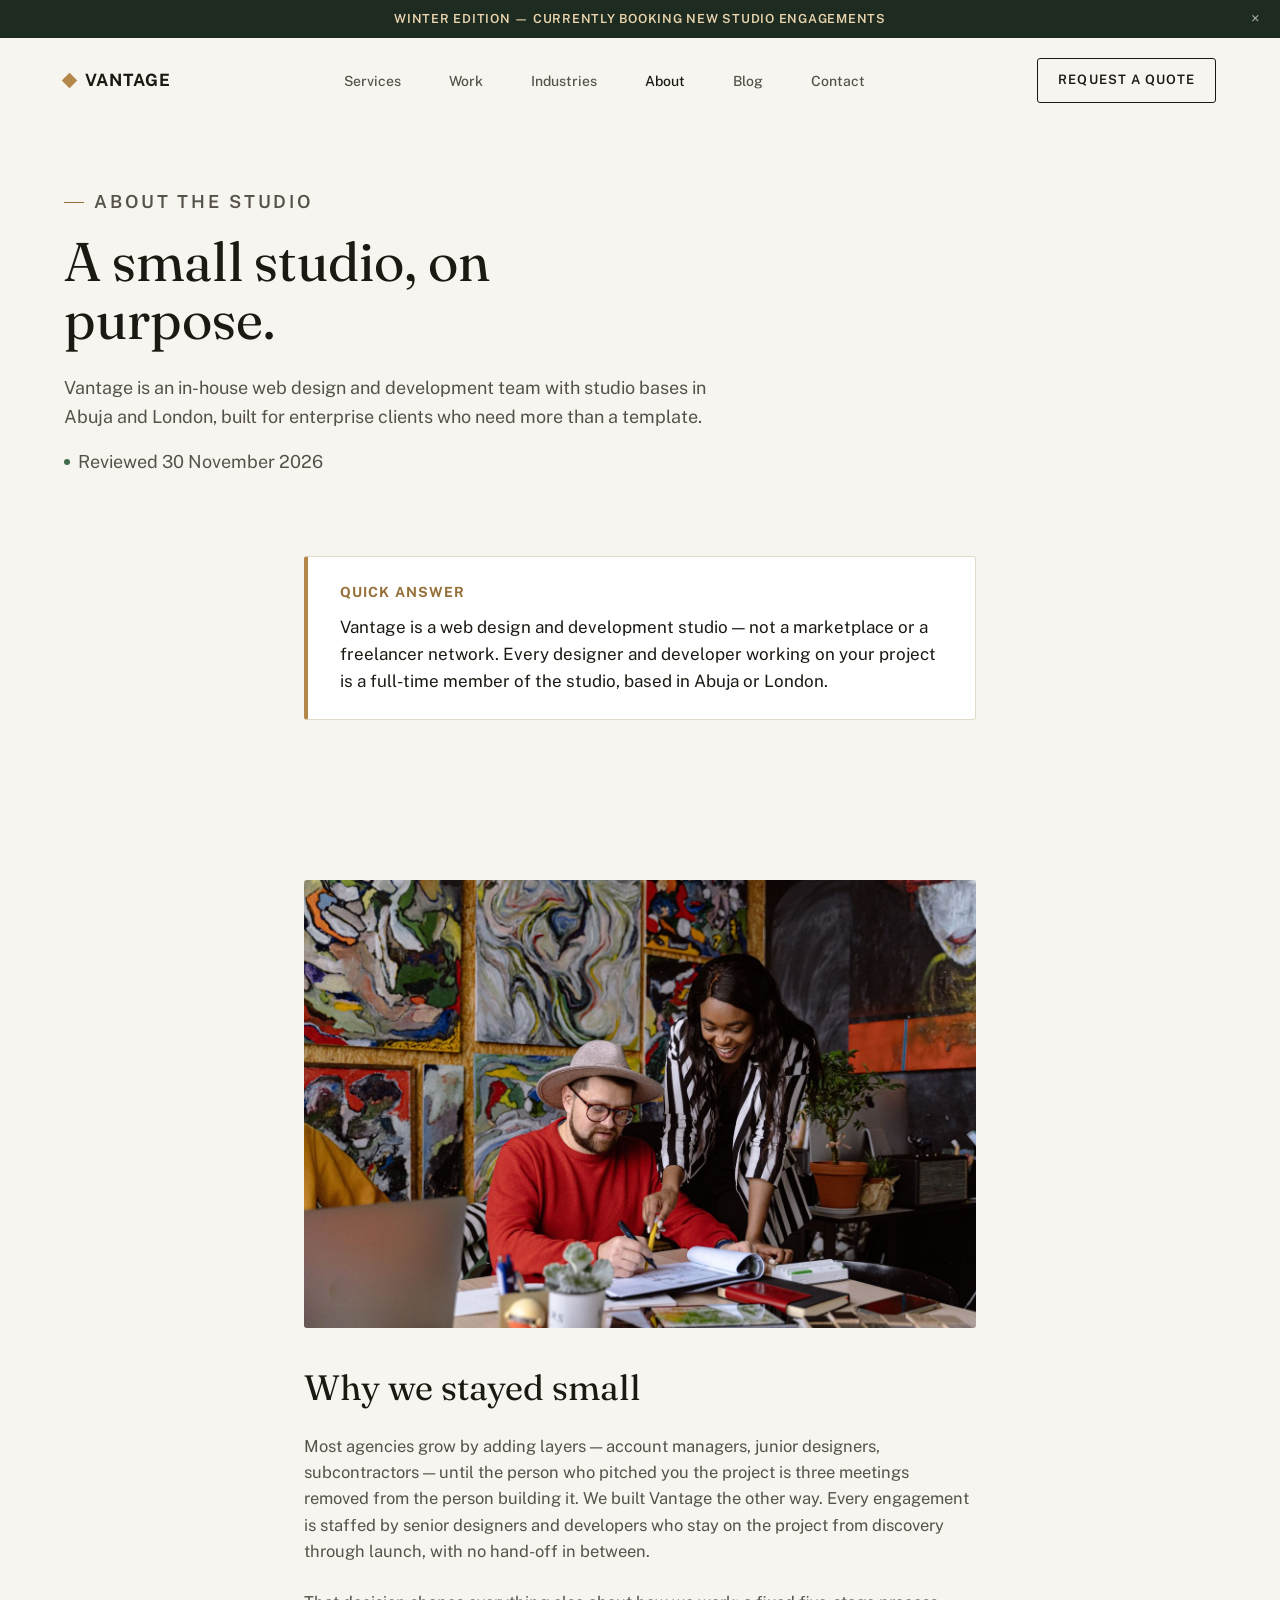
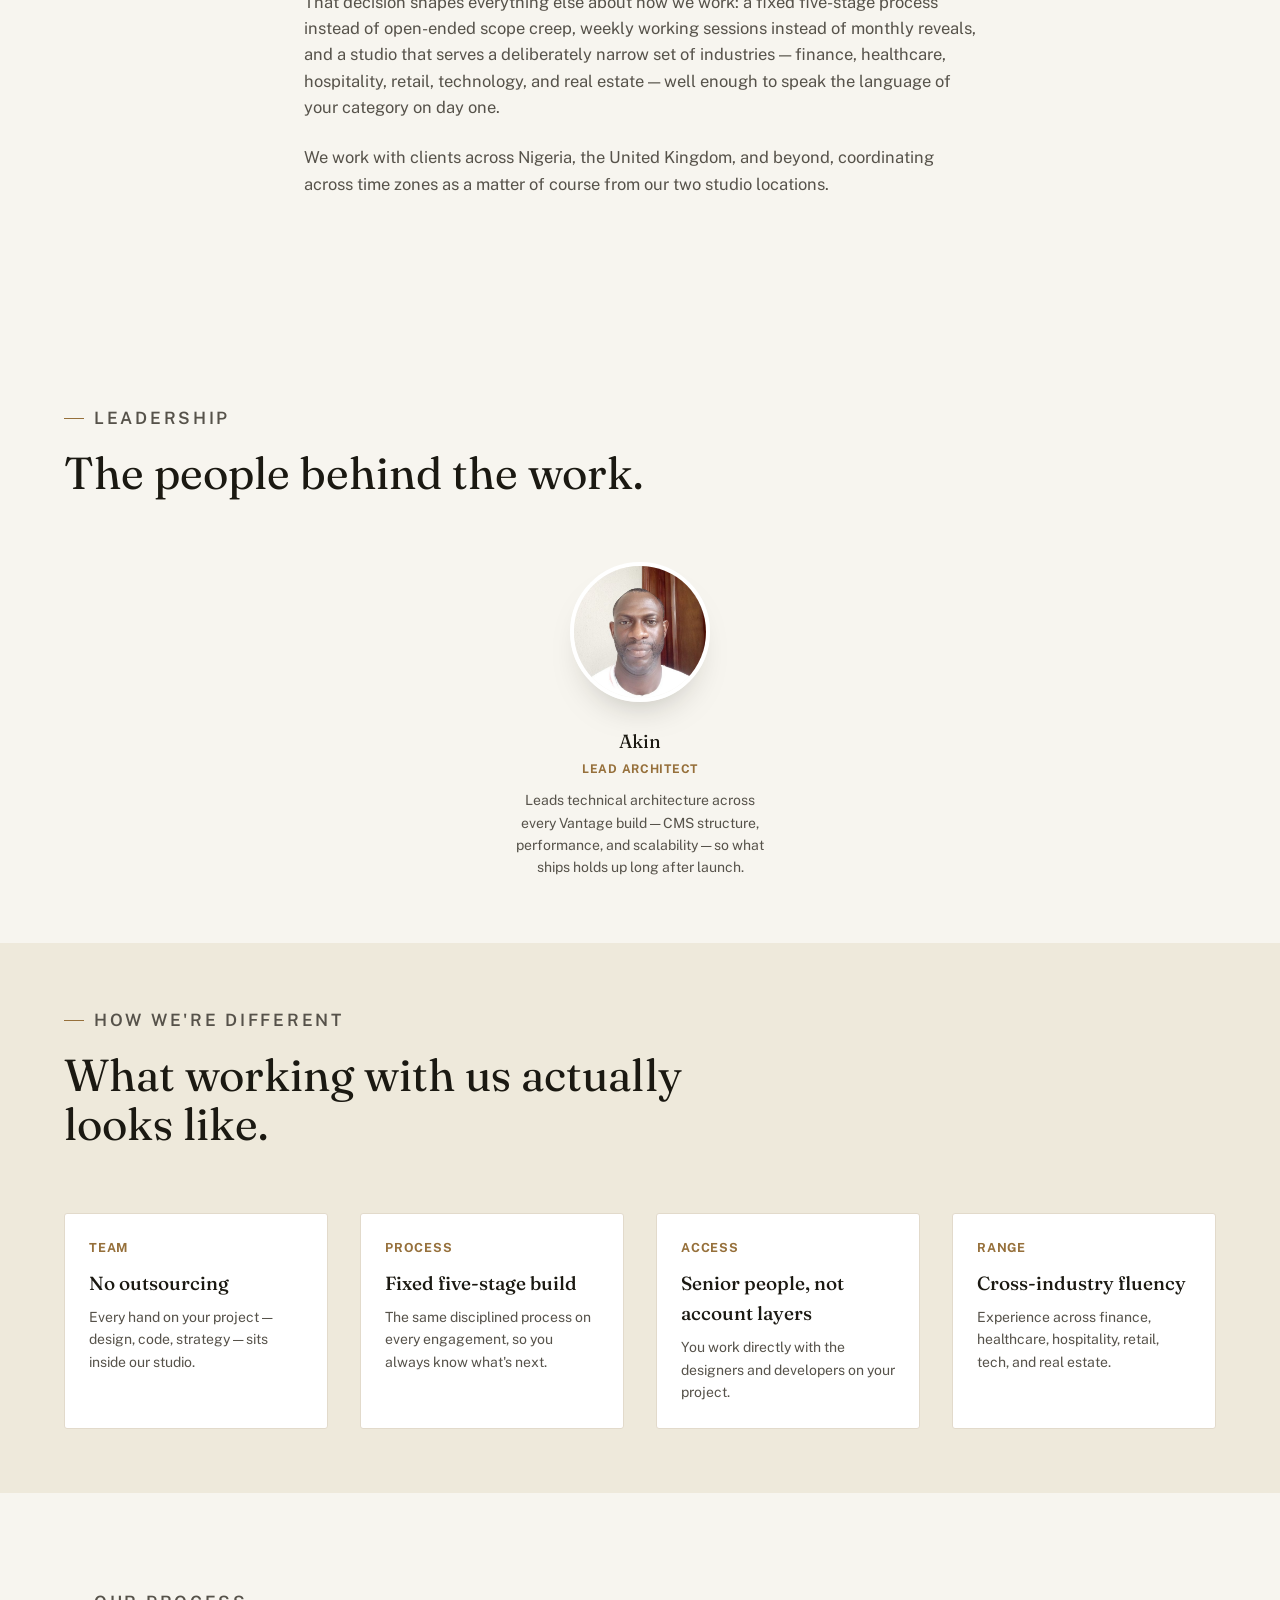
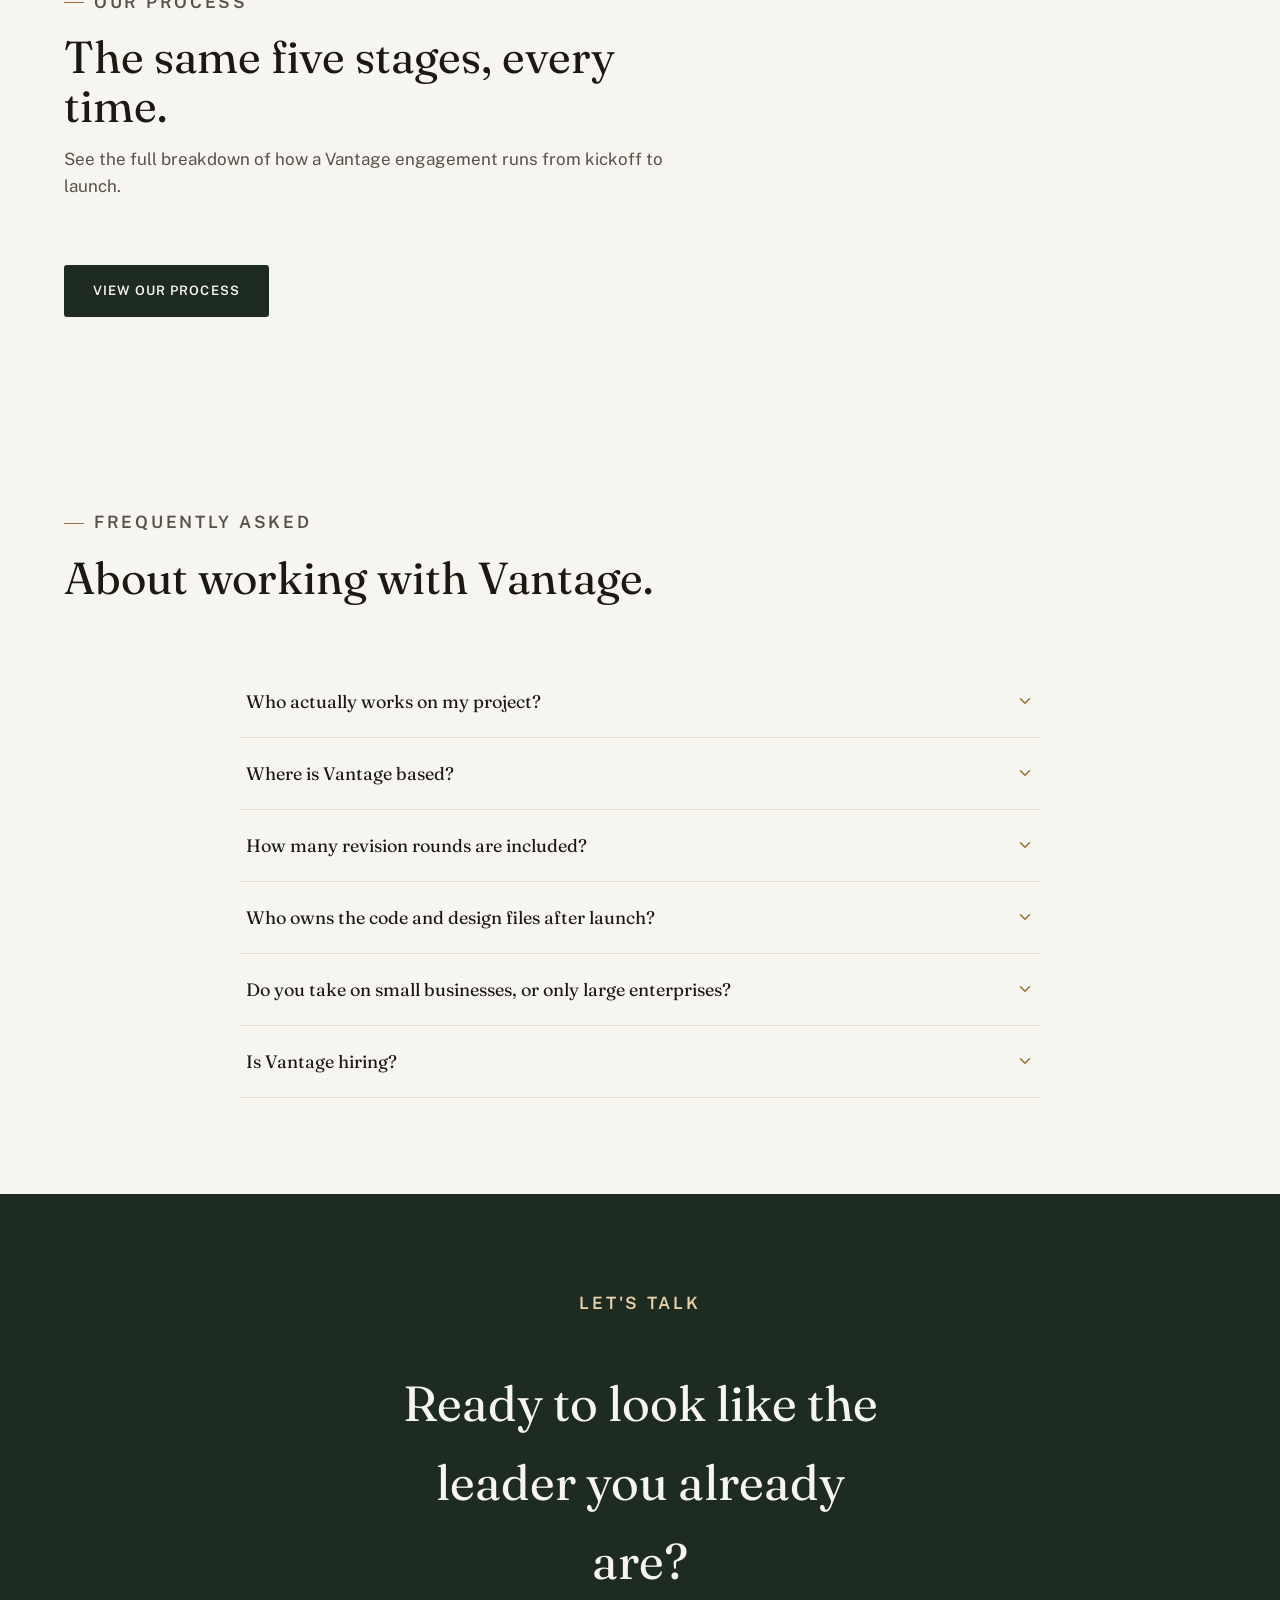
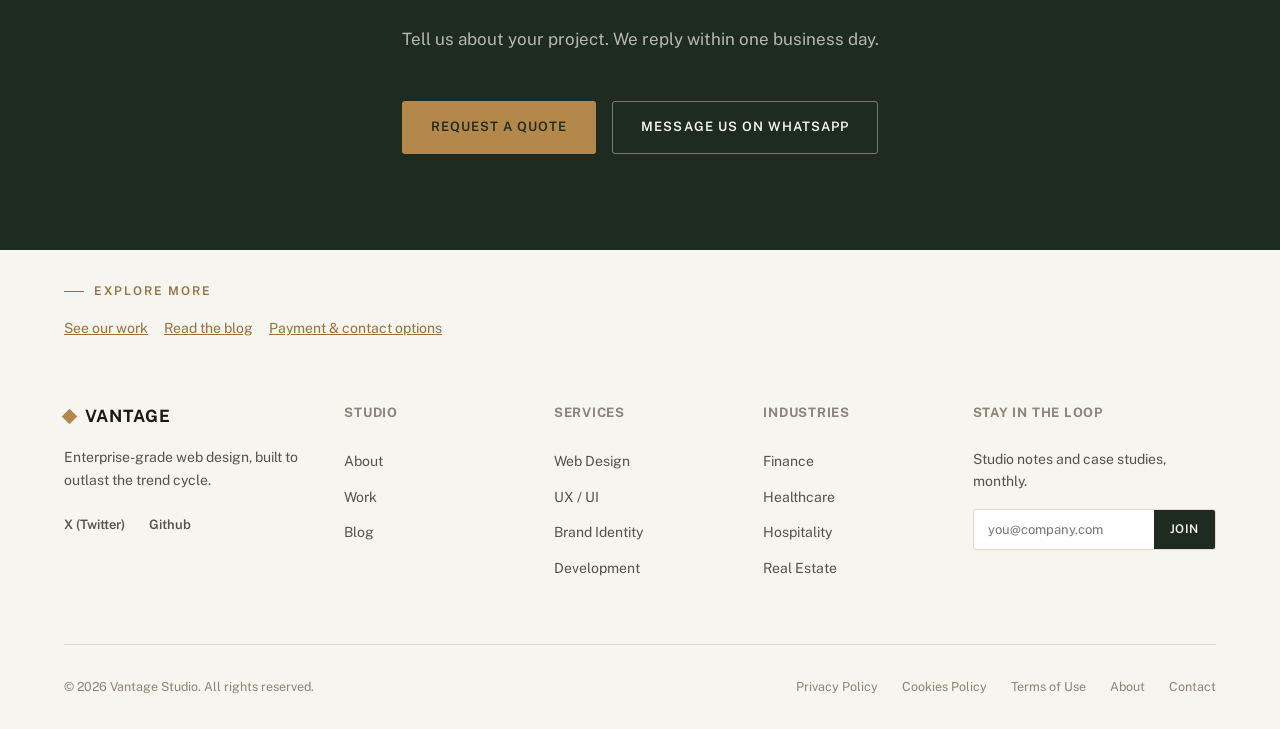
==== commit 47aff0e8: "Add files via upload" ====
--- a/about.html
+++ b/about.html
@@ -190,7 +190,7 @@
       <div class="footer__col footer__news">
         <h4>Stay in the loop</h4>
         <p style="font-size:14px; color:var(--stone);">Studio notes and case studies, monthly.</p>
-        <form onsubmit="event.preventDefault(); showToast('Thanks — you are on the list.');">
+        <form>
           <input type="email" placeholder="you@company.com" required>
           <button type="submit">Join</button>
         </form>
--- a/css/styles.css
+++ b/css/styles.css
@@ -307,6 +307,12 @@
 .quick-answer{ background: var(--card); border:1px solid var(--line); border-left: 4px solid var(--champagne); border-radius: var(--radius); padding: var(--sp-3) var(--sp-4); margin-block: var(--sp-4) var(--sp-6); }
 .quick-answer h2{ font-size:14px; text-transform:uppercase; letter-spacing:.08em; color: var(--champagne-deep); margin-bottom:10px; font-family: var(--body); font-weight:700; }
 .quick-answer p{ font-size:17px; color: var(--ink); line-height:1.6; }
+
+.toc{ background: var(--porcelain-deep); border-radius: var(--radius); padding: var(--sp-3) var(--sp-4); margin-block: var(--sp-4) var(--sp-5); }
+.toc__title{ font-size:12px; font-weight:700; text-transform:uppercase; letter-spacing:.06em; color: var(--champagne-deep); margin-bottom:10px; }
+.toc ol{ list-style:decimal; padding-left:1.2em; display:grid; gap:6px; margin:0; }
+.toc a{ font-size:14.5px; color: var(--ink); text-decoration:underline; text-underline-offset:2px; }
+.toc a:hover{ color: var(--champagne-deep); }
 
 /* ---------- ARTICLE / BLOG CONTENT ---------- */
 .article-head{ padding-block: var(--sp-6) var(--sp-4); }
@@ -470,17 +476,21 @@
 }
 @media (max-width: 720px){
   .hero{ min-height: min(72vh, 560px); }
+  .nav__inner{ flex-wrap:wrap; }
   .nav__links{
-    position:fixed; top:68px; right:0; bottom:0; left:auto;
-    width: min(78vw, 340px);
-    background: var(--porcelain);
-    box-shadow: -24px 0 48px -24px rgba(27,25,18,0.3);
-    flex-direction:column; align-items:flex-start; gap: var(--sp-3);
-    padding: var(--sp-4) var(--sp-3);
-    transform: translateX(100%); transition: transform .3s ease; overflow-y:auto;
+    display:none;
+    order:10;
+    width:100%;
+    flex-direction:column;
+    align-items:flex-start;
+    gap: 2px;
+    padding-block: var(--sp-3);
+    margin-top: var(--sp-2);
+    border-top:1px solid var(--line);
   }
-  .nav__links.is-open{ transform: translateX(0); }
-  .nav__links a{ font-size:20px; }
+  .nav__links.is-open{ display:flex; animation: tabFadeIn .3s ease; }
+  .nav__links li{ width:100%; }
+  .nav__links a{ display:block; width:100%; font-size:17px; padding-block:10px; }
   .nav__burger{ display:flex; }
   .nav__right .btn--ghost{ display:none; }
   .services__grid{ grid-template-columns: 1fr; }
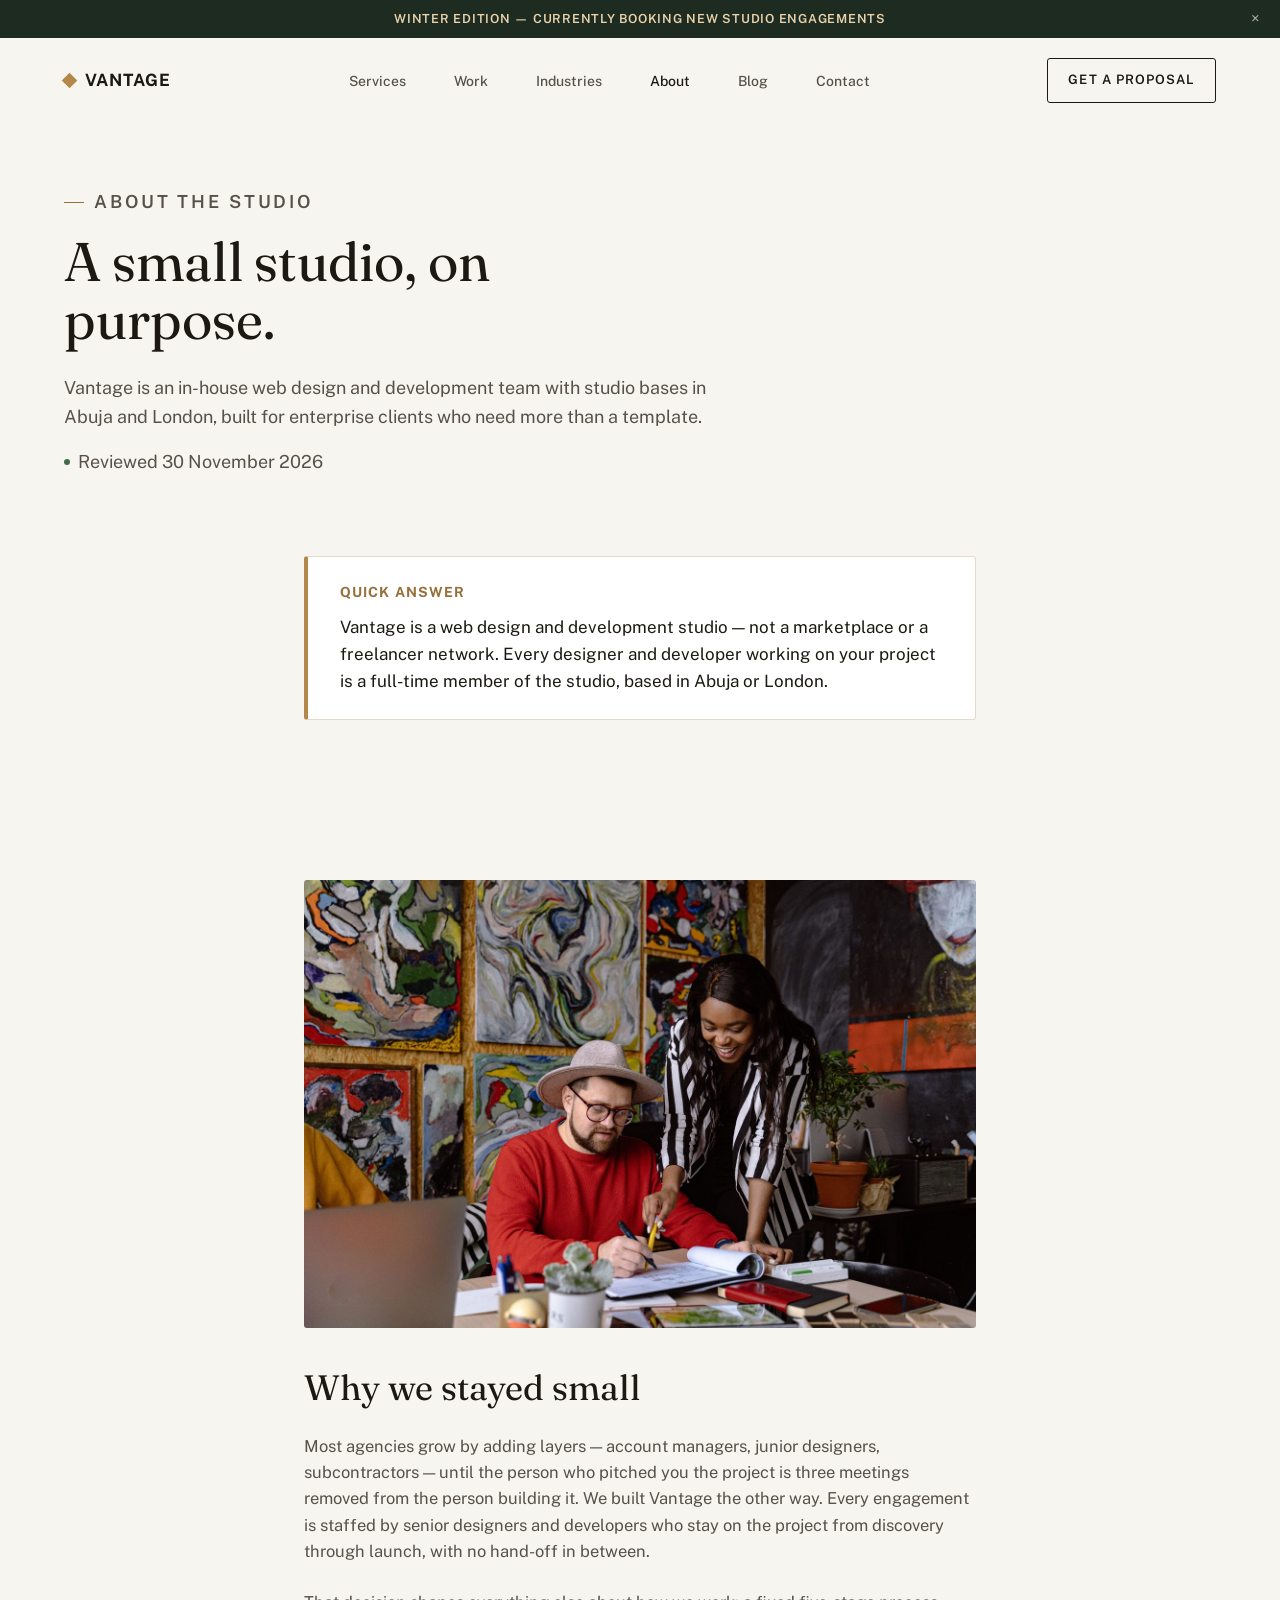
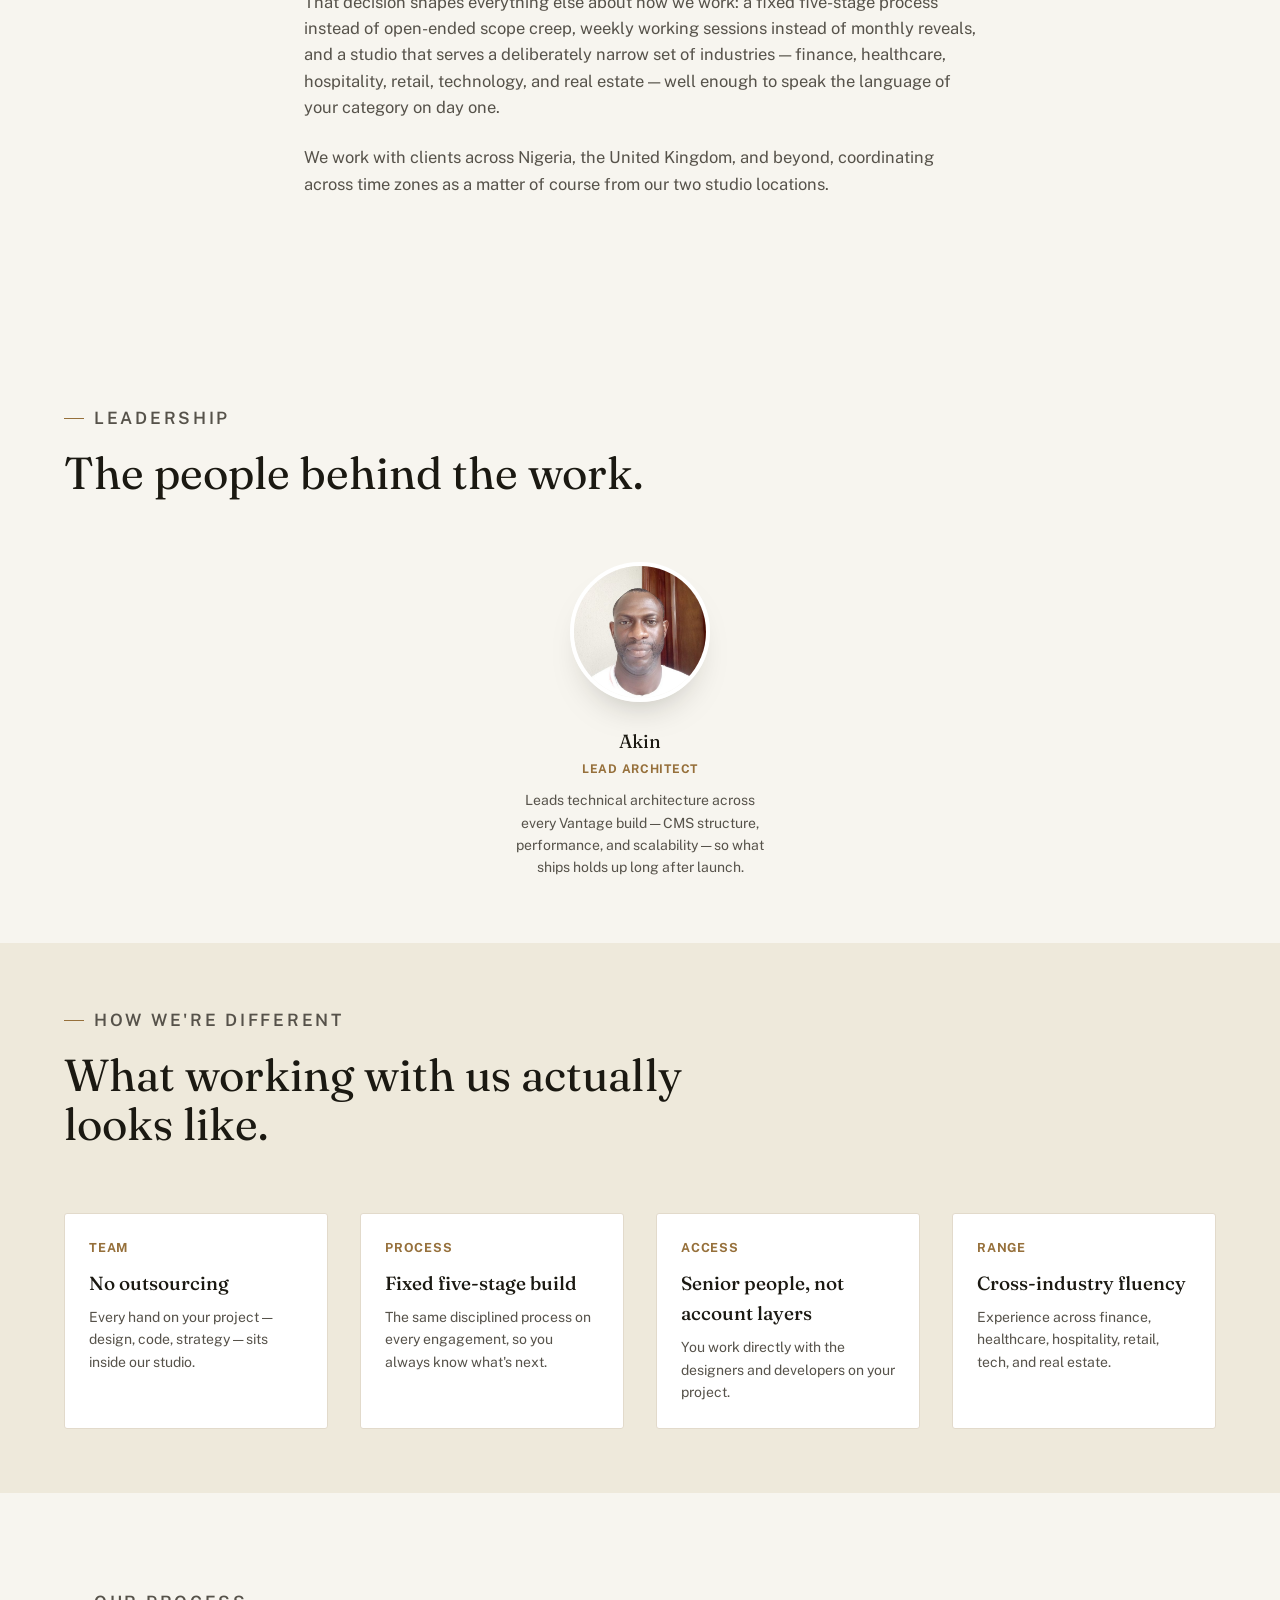
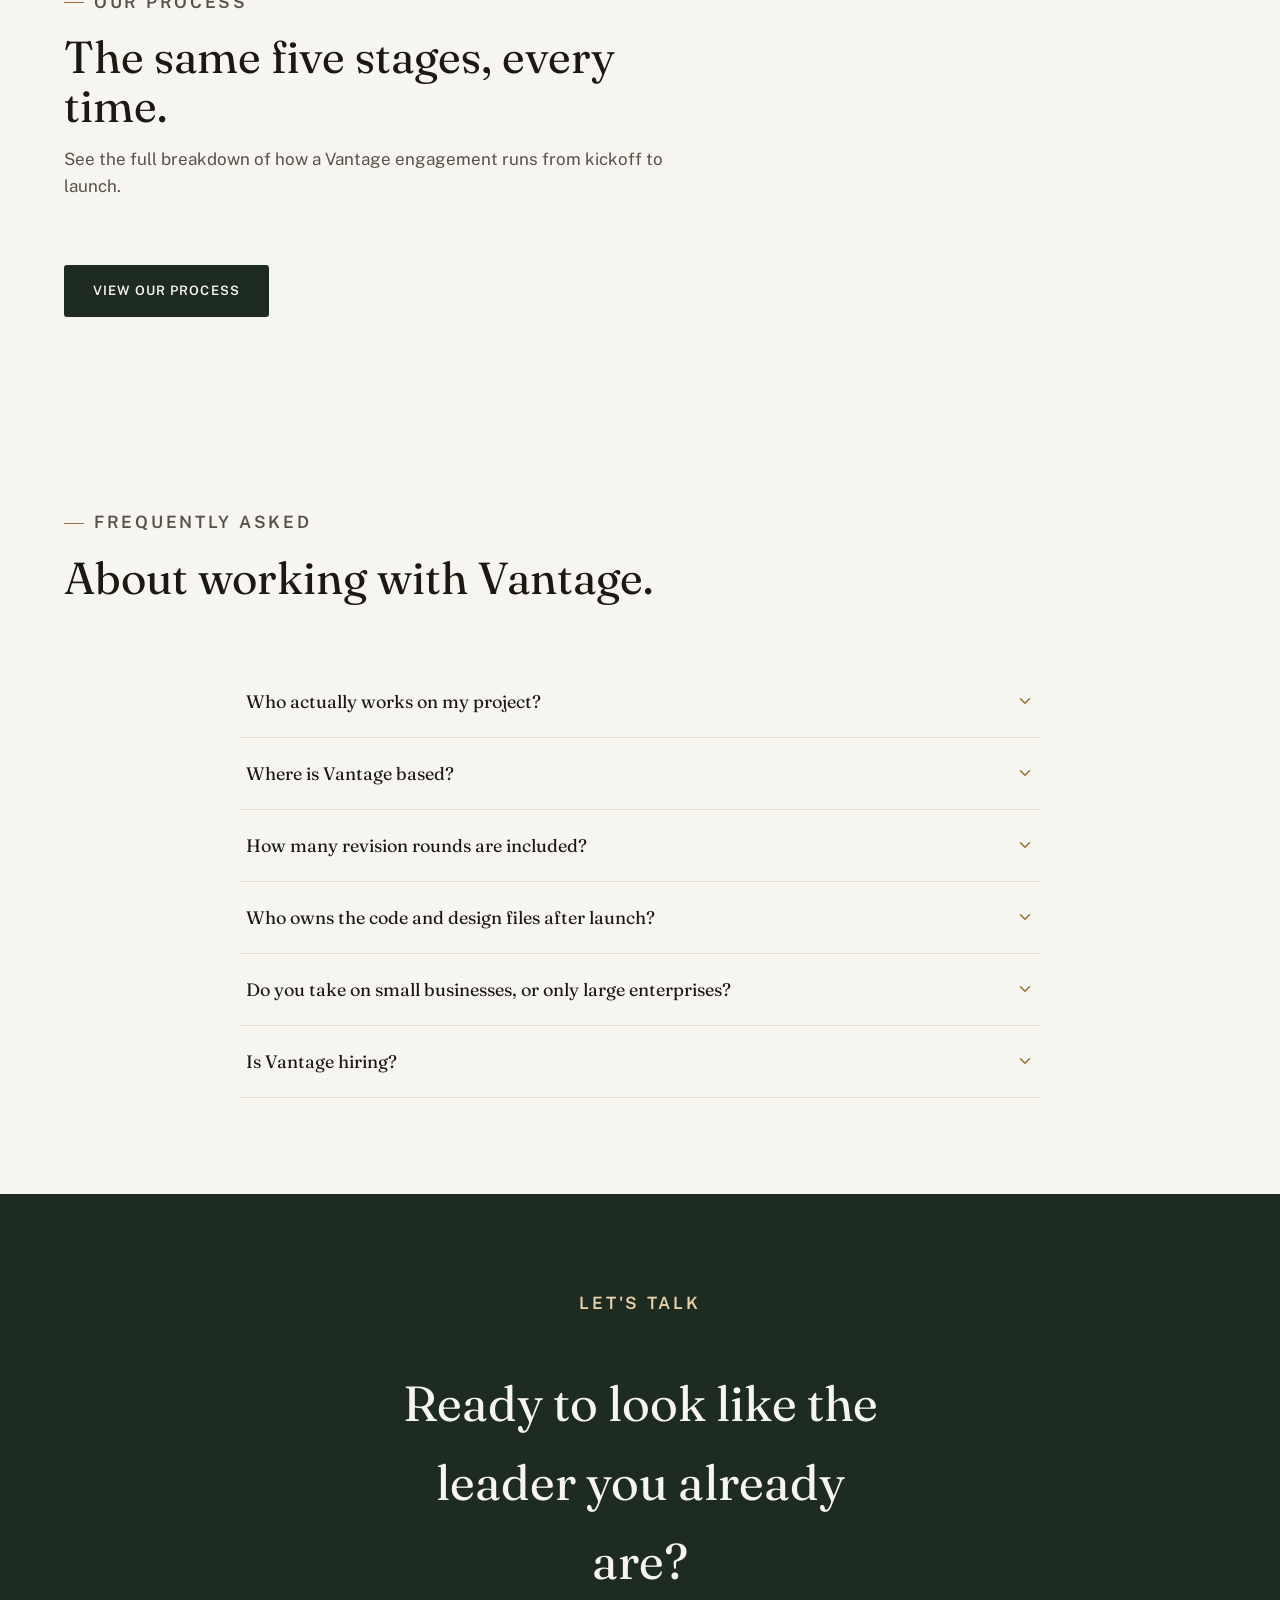
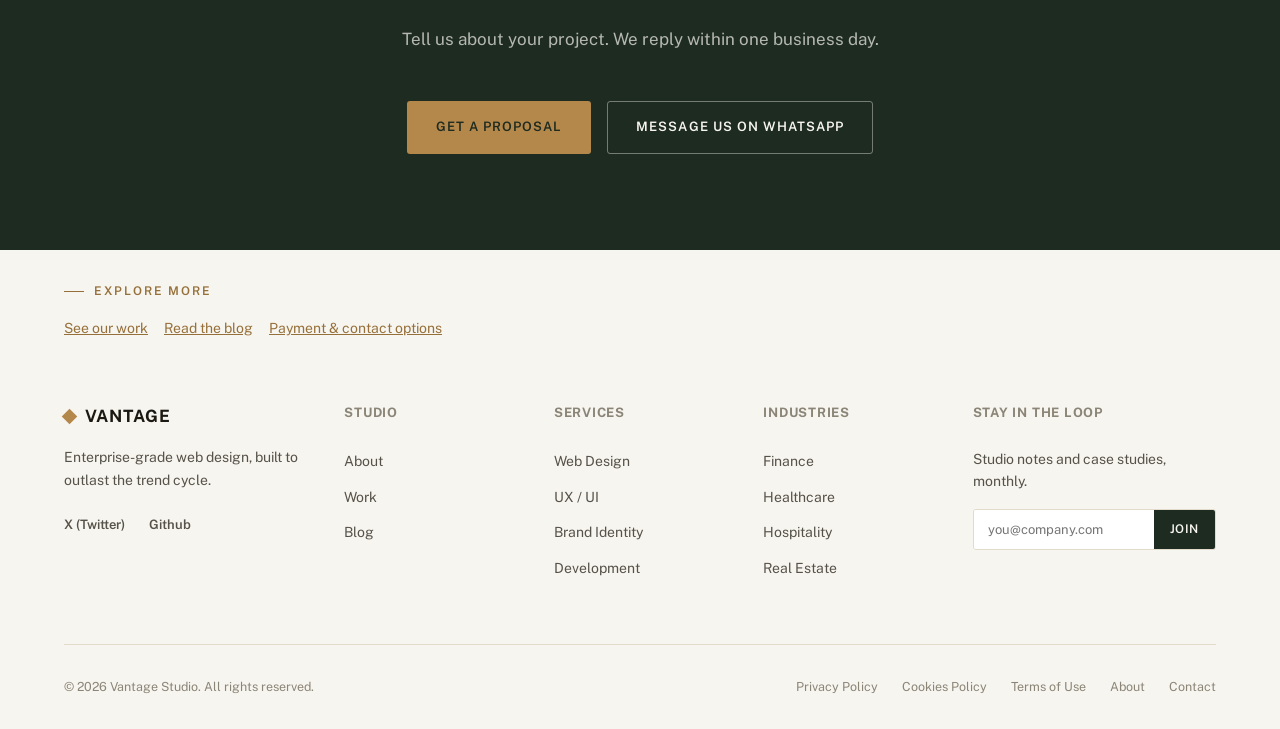
==== commit 25606141: "Add files via upload" ====
--- a/about.html
+++ b/about.html
@@ -158,7 +158,7 @@
       <p>Tell us about your project. We reply within one business day.</p>
       <div class="cta__ctas">
         <a href="contact.html" class="btn btn--gold" data-cta-rotate>Start a Project</a>
-        <a href="https://wa.me/447348638130" class="btn btn--outline-light" target="_blank" rel="noopener">Message Us on WhatsApp</a>
+        <a href="https://wa.me/2349018014530" class="btn btn--outline-light" target="_blank" rel="noopener">Message Us on WhatsApp</a>
       </div>
     </div>
   </div>
